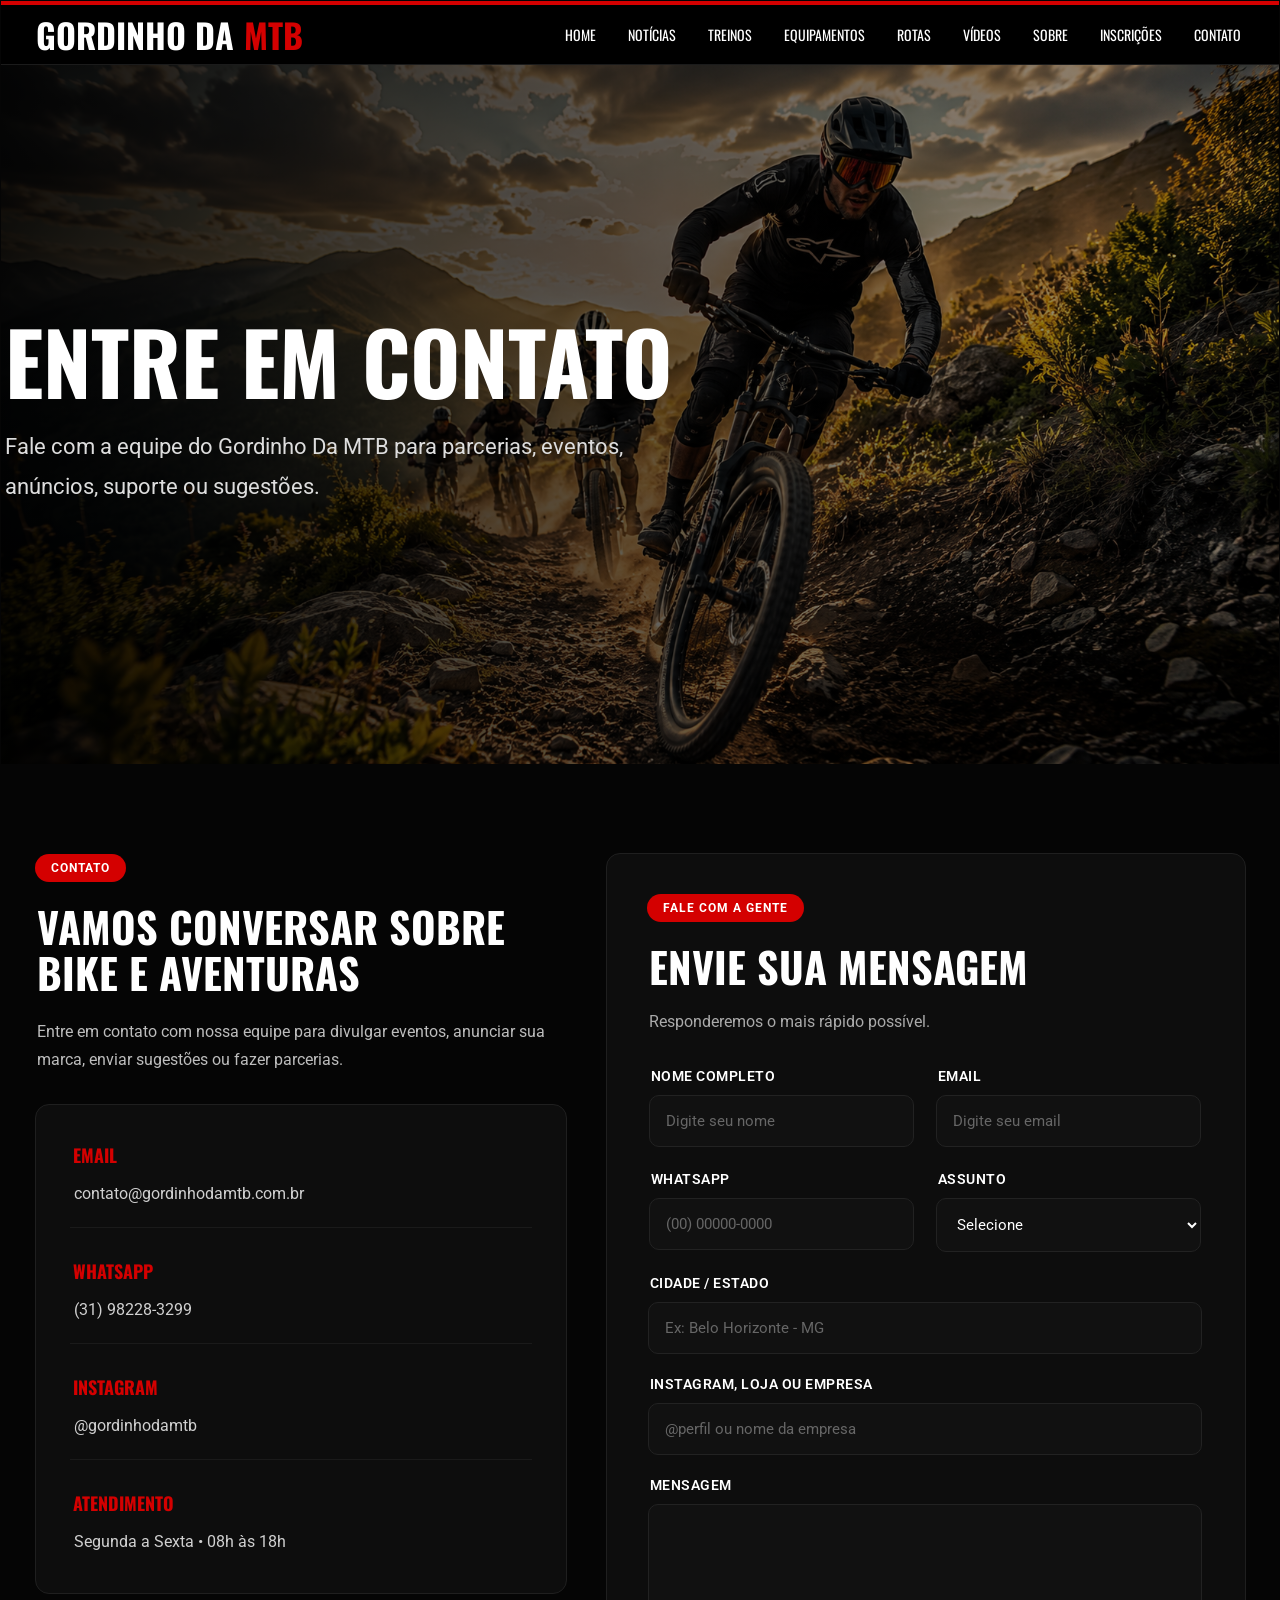
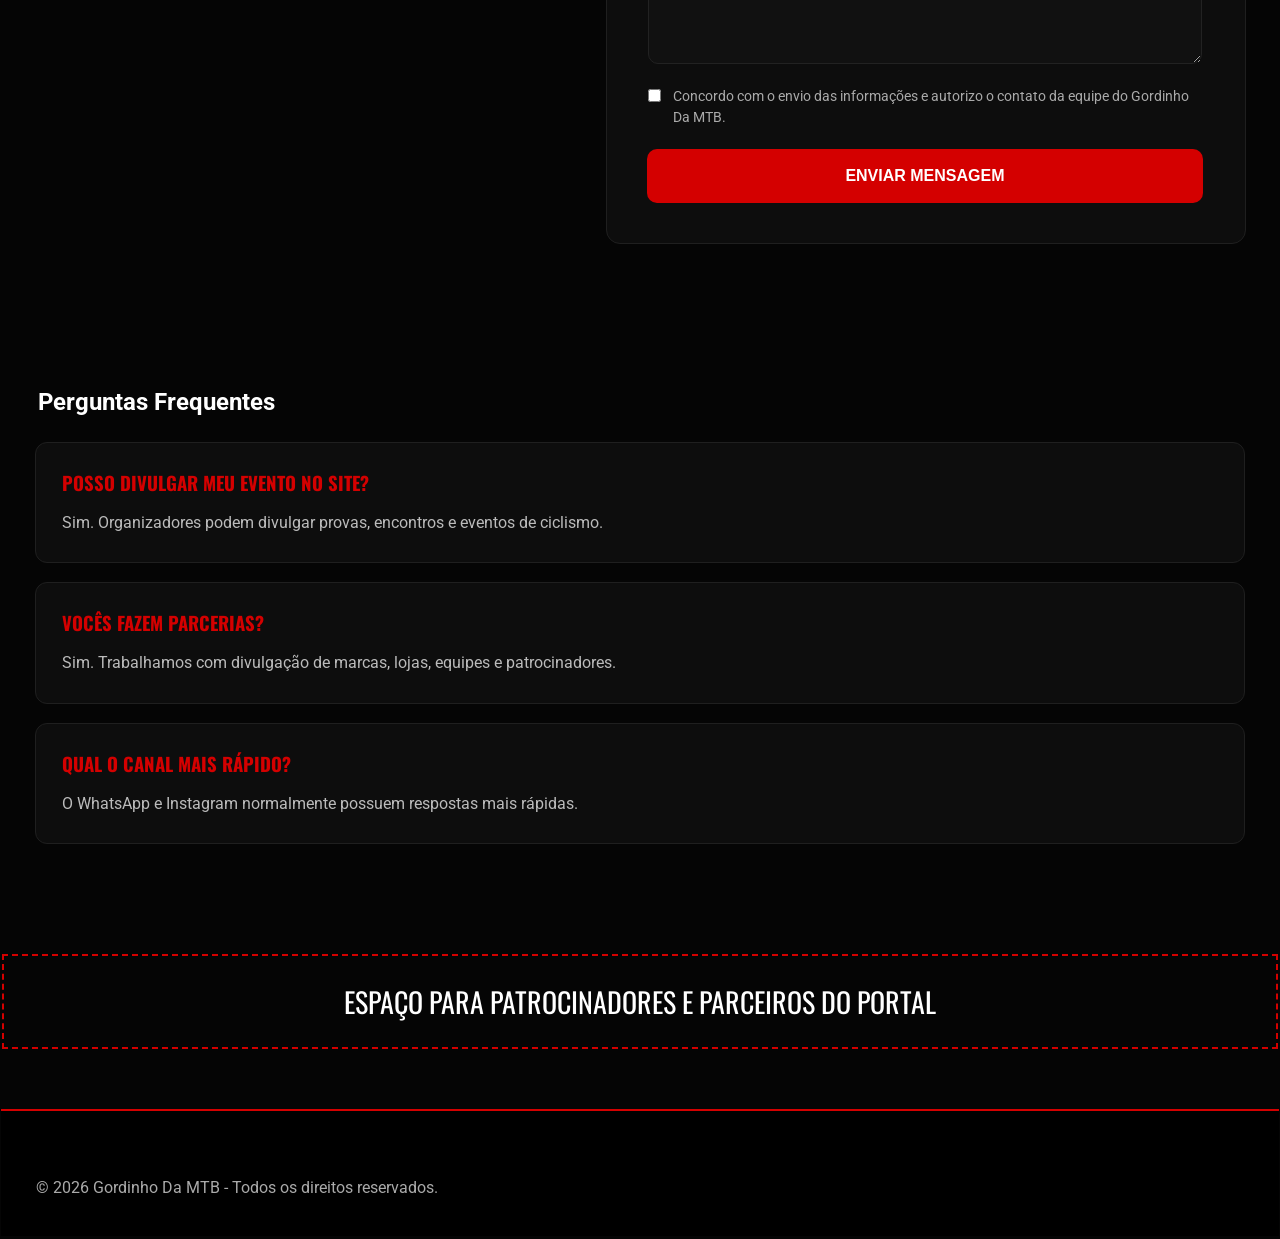
==== contato.html @ 428dad98 "Atualizações" ====
<!DOCTYPE html>
<html lang="pt-BR">
<head>
  <meta charset="UTF-8">
  <meta name="viewport" content="width=device-width, initial-scale=1.0">

  <title>Gordinho Da MTB - Contato</title>

  <link rel="stylesheet" href="styles.css">

  <link rel="preconnect" href="https://fonts.googleapis.com">
  <link rel="preconnect" href="https://fonts.gstatic.com" crossorigin>

  <link href="https://fonts.googleapis.com/css2?family=Oswald:wght@300;400;500;600;700&family=Roboto:wght@300;400;500;700&display=swap" rel="stylesheet">
</head>

<body>

<!-- HEADER -->

<header>

  <div class="container navbar">

    <div class="logo">
      Gordinho Da <span>MTB</span>
    </div>

    <nav>
      <ul>
      <li><a href="index.html">Home</a></li>
      <li><a href="noticias.html">Notícias</a></li>
      <li><a href="treinos.html">Treinos</a></li>
      <li><a href="equipamentos.html">Equipamentos</a></li>
      <li><a href="rotas.html">Rotas</a></li>
      <li><a href="videos.html">Vídeos</a></li>
      <li><a href="sobre.html">Sobre</a></li>
      <li><a href="eventos.html">Inscrições</a></li>
      <li><a href="contato.html">Contato</a></li>
      </ul>
    </nav>

  </div>

</header>

<!-- HERO -->

<section class="hero contato-hero">

  <div class="hero-content">

    <h1>Entre em Contato</h1>

    <p>
      Fale com a equipe do Gordinho Da MTB para parcerias,
      eventos, anúncios, suporte ou sugestões.
    </p>

  </div>

</section>

<!-- CONTATO -->

<section class="container contato-section">

  <div class="contato-grid">

    <!-- INFORMAÇÕES -->

    <div class="contato-info">

      <span class="mini-title">CONTATO</span>

      <h2>Vamos conversar sobre bike e aventuras</h2>

      <p>
        Entre em contato com nossa equipe para divulgar eventos,
        anunciar sua marca, enviar sugestões ou fazer parcerias.
      </p>

      <div class="info-card">

        <div class="info-item">
          <h3>Email</h3>
          <p>contato@gordinhodamtb.com.br</p>
        </div>

        <div class="info-item">
          <h3>WhatsApp</h3>
          <p>(31) 98228-3299</p>
        </div>

        <div class="info-item">
          <h3>Instagram</h3>
          <p>@gordinhodamtb</p>
        </div>

        <div class="info-item">
          <h3>Atendimento</h3>
          <p>Segunda a Sexta • 08h às 18h</p>
        </div>

      </div>

    </div>

    <!-- FORMULÁRIO -->

    <div class="contato-formulario">

      <div class="form-header">

        <span class="mini-title">FALE COM A GENTE</span>

        <h2>Envie sua mensagem</h2>

        <p>
          Responderemos o mais rápido possível.
        </p>

      </div>

      <form class="modern-form">

        <!-- LINHA 1 -->

        <div class="form-row">

          <div class="input-group">
            <label>Nome completo</label>
            <input type="text" placeholder="Digite seu nome" required>
          </div>

          <div class="input-group">
            <label>Email</label>
            <input type="email" placeholder="Digite seu email" required>
          </div>

        </div>

        <!-- LINHA 2 -->

        <div class="form-row">

          <div class="input-group">
            <label>WhatsApp</label>
            <input type="tel" placeholder="(00) 00000-0000">
          </div>

          <div class="input-group">

            <label>Assunto</label>

            <select required>
              <option value="">Selecione</option>
              <option>Parceria</option>
              <option>Publicidade</option>
              <option>Evento</option>
              <option>Suporte</option>
              <option>Sugestão</option>
              <option>Outros</option>
            </select>

          </div>

        </div>

        <!-- CIDADE -->

        <div class="input-group">
          <label>Cidade / Estado</label>
          <input type="text" placeholder="Ex: Belo Horizonte - MG">
        </div>

        <!-- INSTAGRAM -->

        <div class="input-group">
          <label>Instagram, Loja ou Empresa</label>
          <input type="text" placeholder="@perfil ou nome da empresa">
        </div>

        <!-- MENSAGEM -->

        <div class="input-group">

          <label>Mensagem</label>

          <textarea
            rows="7"
            placeholder="Digite sua mensagem aqui..."
            required>
          </textarea>

        </div>

        <!-- CHECKBOX -->

        <div class="checkbox-group">

          <input type="checkbox" required>

          <p>
            Concordo com o envio das informações e autorizo
            o contato da equipe do Gordinho Da MTB.
          </p>

        </div>

        <!-- BOTÃO -->

        <button type="submit" class="btn form-btn">
          Enviar Mensagem
        </button>

      </form>

    </div>

  </div>

</section>

<!-- FAQ -->

<section class="container faq-section">

  <h2 class="section-title">Perguntas Frequentes</h2>

  <div class="faq-item">
    <h3>Posso divulgar meu evento no site?</h3>

    <p>
      Sim. Organizadores podem divulgar provas,
      encontros e eventos de ciclismo.
    </p>
  </div>

  <div class="faq-item">
    <h3>Vocês fazem parcerias?</h3>

    <p>
      Sim. Trabalhamos com divulgação de marcas,
      lojas, equipes e patrocinadores.
    </p>
  </div>

  <div class="faq-item">
    <h3>Qual o canal mais rápido?</h3>

    <p>
      O WhatsApp e Instagram normalmente possuem
      respostas mais rápidas.
    </p>
  </div>

</section>

<!-- BANNER -->

<div class="ad-banner">
  Espaço para patrocinadores e parceiros do portal
</div>

<!-- FOOTER -->

<footer>

  <div class="container">
    <p>© 2026 Gordinho Da MTB - Todos os direitos reservados.</p>
  </div>

</footer>

</body>
</html>
---- styles.css ----
*{
      margin: -1px;
      padding:2px;;
      box-sizing:border-box;
    }

    body{
      background:#050505;
      color:#fff;
      font-family:'Roboto',sans-serif;
    }

    a{
      text-decoration:none;
      color:inherit;
    }

    .container{
      width:95%;
      max-width:1400px;
      margin:auto;
    }

    header{
      background:#000;
      border-top:4px solid #d40000;
      border-bottom:1px solid #1b1b1b;
      position:sticky;
      top:0;
      z-index:100;
      backdrop-filter:blur(10px);
    }

    .navbar{
      display:flex;
      justify-content:space-between;
      align-items:center;
      padding:1px 0;
    }

    .logo{
      font-family:'Oswald',sans-serif;
      font-size:34px;
      font-weight:700;
      text-transform:uppercase;
    }

    .logo span{
      color:#d40000;
    }

    nav ul{
  display:flex;
  gap:28px;
  list-style:none;
}

nav ul li a{
  font-family:'Oswald',sans-serif;
  text-transform:uppercase;
  transition:0.3s;
  font-size:14px;
}

nav ul li a:hover{
  color:#d40000;
}
    

    .hero{
      position:relative;
      height:700px;
      background:url('img/imagem-inicial.png') center/cover;
     display: flex;
     align-items: center;
    }

    .hero::before{
      content:'';
      position:absolute;
      inset:0;
      background:linear-gradient(to right, rgba(0,0,0,0.92), rgba(0,0,0,0.3));
    }

    .hero-content{
      position:relative;
      z-index:2;
      max-width:720px;
    }

    .hero h1{
      font-family:'Oswald',sans-serif;
      font-size:86px;
      line-height:0.90;
      text-transform:uppercase;
      margin-bottom:25px;
    }

    .hero h1 span{
      color:#d40000;
    }

    .hero p{
      font-size:22px;
      color:#ddd;
       max-width:650px;
      line-height:1.8;
    }

    .btn{
      display:inline-block;
      background:#d40000;
      padding:16px 36px;
      font-weight:700;
      border-radius:5px;
      transition:0.3s;
      text-transform:uppercase;
    }

    .btn:hover{
      background:#ff1a1a;
      transform:translateY(-2px);
    }

    .ad-banner{
      border:2px dashed #d40000;
      color:#fff;
      text-align:center;
      padding:25px;
      margin:30px auto;
      font-family:'Oswald',sans-serif;
      font-size:28px;
      text-transform:uppercase;
    }

    .section-title{
      display:flex;
      justify-content:space-between;
      align-items:center;
      margin:50px 0 25px;
    }

    .section-title h2{
      font-family:'Oswald',sans-serif;
      font-size:42px;
      text-transform:uppercase;
    }

    .section-title h2 span{
      color:#d40000;
    }

    .section-title a{
      color:#d40000;
      font-weight:bold;
    }

    .grid-news{
      display:grid;
      grid-template-columns:repeat(auto-fit,minmax(320px,1fr));
      gap:25px;
    }

    .card{
      background:#0d0d0d;
      border:1px solid #1d1d1d;
      overflow:hidden;
      transition:0.3s;
    }

   .card:hover .card-content{
  transform:translateY(-8px) scale(1.02);
  transition:0.3s;
}

.card:hover{
  border-color:#ff0000;
  box-shadow:0 0 25px rgba(255,0,0,0.4);
}
    .card img{
      width:100%;
      height:220px;
      object-fit:cover;
    }

    .card-content{
      padding:22px;
    }

    .card-link{
  text-decoration:none;
  color:white;
  display:block;
}

.card-link:hover .card{
  transform:translateY(-8px) scale(1.02);
  border-color:#ff0000;
  box-shadow:0 0 25px rgba(255,0,0,0.4);
}

    .tag{
      display:inline-block;
      background:#d40000;
      padding:6px 12px;
      font-size:12px;
      font-weight:bold;
      margin-bottom:15px;
      text-transform:uppercase;
    }

    .card h3{
      font-size:24px;
      margin-bottom:12px;
      line-height:1.3;
    }

    .card p{
      color:#aaa;
      line-height:1.6;
    }

    .videos{
      display:grid;
      grid-template-columns:2fr 1fr;
      gap:30px;
      margin-top:50px;
    }

    .video-grid{
      display:grid;
      grid-template-columns:repeat(auto-fit,minmax(250px,1fr));
      gap:20px;
    }

    .video-card{
      position:relative;
      overflow:hidden;
    }

    .video-card img{
      width:100%;
      height:180px;
      object-fit:cover;
      border-radius:8px;
    }

    .play{
      position:absolute;
      top:50%;
      left:50%;
      transform:translate(-50%,-50%);
      width:70px;
      height:70px;
      background:rgba(212,0,0,0.9);
      border-radius:50%;
      display:flex;
      align-items:center;
      justify-content:center;
      font-size:28px;
    }

    .tips{
      background:#0c0c0c;
      border:1px solid #1f1f1f;
      padding:30px;
      border-radius:10px;
    }

    .tips h3{
      font-family:'Oswald',sans-serif;
      font-size:34px;
      margin-bottom:20px;
    }

    .tips h3 span{
      color:#d40000;
    }

    .tips ul{
      list-style:none;
      display:flex;
      flex-direction:column;
      gap:18px;
    }

    .tips li{
      border-bottom:1px solid #1c1c1c;
      padding-bottom:10px;
      color:#ddd;
    }

    .routes{
      display:grid;
      grid-template-columns:repeat(auto-fit,minmax(280px,1fr));
      gap:20px;
      margin-top:30px;
    }

    .route-card{
      position:relative;
      overflow:hidden;
      border-radius:8px;
    }

    .route-card img{
      width:100%;
      height:240px;
      object-fit:cover;
      transition:0.5s;
    }

    .route-card:hover img{
      transform:scale(1.1);
    }

    .route-overlay{
      position:absolute;
      inset:0;
      background:linear-gradient(to top, rgba(0,0,0,0.95), transparent);
      display:flex;
      flex-direction:column;
      justify-content:flex-end;
      padding:20px;
    }

    .route-overlay h4{
      font-size:24px;
      margin-bottom:8px;
    }

    footer{
      background:#000;
      margin-top:60px;
      padding:60px 0 30px;
      border-top:2px solid #d40000;
    }

    .footer-grid{
      display:grid;
      grid-template-columns:repeat(auto-fit,minmax(250px,1fr));
      gap:30px;
      margin-bottom:40px;
    }

    footer h3{
      font-family:'Oswald',sans-serif;
      margin-bottom:20px;
      font-size:28px;
    }

    footer p,
    footer li{
      color:#aaa;
      line-height:1.8;
      list-style:none;
    }

    .newsletter input{
      width:100%;
      padding:14px;
      background:#111;
      border:1px solid #333;
      color:#fff;
      margin-bottom:15px;
    }

    .newsletter button{
      width:100%;
      padding:14px;
      border:none;
      background:#d40000;
      color:#fff;
      font-weight:bold;
      cursor:pointer;
    }

    .copyright{
      text-align:center;
      color:#666;
      border-top:1px solid #1b1b1b;
      padding-top:25px;
    }

    @media(max-width:900px){
      .hero h1{
        font-size:58px;
      }

      .videos{
        grid-template-columns:1fr;
      }

      nav{
        display:none;
      }
    }

    @media(max-width:600px){
      .hero{
        height:550px;
      }

      .hero h1{
        font-size:44px;
      }

      .hero p{
        font-size:16px;
      }

      .section-title h2{
        font-size:30px;
      }
    }
 
   /* =========================
   CONTATO DARK MTB
========================= */

.contato-section{
  padding:90px 0;
}

.contato-grid{
  display:grid;
  grid-template-columns:1fr 1.2fr;
  gap:40px;
  align-items:start;
}

/* MINI TITULO */

.mini-title{
  display:inline-block;
  background:#d40000;
  color:#fff;
  padding:7px 16px;
  border-radius:50px;
  font-size:12px;
  font-weight:700;
  margin-bottom:20px;
  letter-spacing:1px;
  text-transform:uppercase;
}

/* TITULOS */

.contato-info h2,
.contato-formulario h2{
  font-size:42px;
  margin-bottom:20px;
  font-family:'Oswald', sans-serif;
  text-transform:uppercase;
  line-height:1.1;
}

.contato-info p{
  color:#bdbdbd;
  margin-bottom:30px;
  line-height:1.7;
}

/* CARD INFO */

.info-card{
  background:#0d0d0d;
  border:1px solid #1f1f1f;
  padding:35px;
  border-radius:14px;
}

.info-item{
  margin-bottom:28px;
  border-bottom:1px solid #1a1a1a;
  padding-bottom:18px;
}

.info-item:last-child{
  margin-bottom:0;
  border-bottom:none;
  padding-bottom:0;
}

.info-item h3{
  margin-bottom:8px;
  color:#d40000;
  font-size:18px;
  font-family:'Oswald', sans-serif;
  text-transform:uppercase;
}

.info-item p{
  color:#d0d0d0;
  margin:0;
}

/* FORMULÁRIO */

.contato-formulario{
  background:#0d0d0d;
  border:1px solid #1f1f1f;
  padding:40px;
  border-radius:14px;
}

.form-header{
  margin-bottom:30px;
}

.form-header p{
  color:#aaa;
}

/* FORM */

.modern-form{
  display:flex;
  flex-direction:column;
  gap:20px;
}

.form-row{
  display:grid;
  grid-template-columns:1fr 1fr;
  gap:20px;
}

.input-group{
  display:flex;
  flex-direction:column;
}

.input-group label{
  margin-bottom:10px;
  font-weight:600;
  color:#fff;
  text-transform:uppercase;
  font-size:14px;
  letter-spacing:0.5px;
}

/* INPUTS */

.input-group input,
.input-group select,
.input-group textarea{
  width:100%;
  background:#111;
  border:1px solid #222;
  color:#fff;
  padding:16px;
  border-radius:10px;
  font-size:15px;
  transition:0.3s;
  font-family:'Roboto', sans-serif;
}

/* PLACEHOLDER */

.input-group input::placeholder,
.input-group textarea::placeholder{
  color:#666;
}

/* FOCUS */

.input-group input:focus,
.input-group select:focus,
.input-group textarea:focus{
  outline:none;
  border-color:#d40000;
  box-shadow:0 0 0 4px rgba(212,0,0,0.15);
}

/* TEXTAREA */

textarea{
  resize:vertical;
  min-height:160px;
}

/* CHECKBOX */

.checkbox-group{
  display:flex;
  gap:12px;
  align-items:flex-start;
}

.checkbox-group input{
  margin-top:4px;
  accent-color:#d40000;
}

.checkbox-group p{
  font-size:14px;
  color:#aaa;
  line-height:1.5;
}

/* BOTÃO */

.form-btn{
  width:100%;
  padding:18px;
  border:none;
  background:#d40000;
  color:#fff;
  font-weight:700;
  font-size:16px;
  text-transform:uppercase;
  border-radius:10px;
  cursor:pointer;
  transition:0.3s;
}

.form-btn:hover{
  background:#ff1a1a;
  transform:translateY(-2px);
  box-shadow:0 0 20px rgba(212,0,0,0.35);
}

/* FAQ */

.faq-section{
  padding-bottom:60px;
}

.faq-item{
  background:#0d0d0d;
  border:1px solid #1f1f1f;
  padding:25px;
  border-radius:12px;
  margin-bottom:20px;
}

.faq-item h3{
  color:#d40000;
  margin-bottom:10px;
  font-family:'Oswald', sans-serif;
  text-transform:uppercase;
}

.faq-item p{
  color:#bbb;
  line-height:1.7;
}

/* RESPONSIVO */

@media(max-width:900px){

  .contato-grid{
    grid-template-columns:1fr;
  }

  .form-row{
    grid-template-columns:1fr;
  }

  .contato-info h2,
  .contato-formulario h2{
    font-size:34px;
  }

}

/* ===== MENU HAMBÚRGUER ===== */

.menu-toggle{
  display:none;
  flex-direction:column;
  gap:5px;
  cursor:pointer;
  z-index:2000;
}

.menu-toggle span{
  width:28px;
  height:3px;
  background:#fff;
  transition:0.3s;
  border-radius:2px;
}

/* NAV MOBILE */
@media(max-width:900px){

  .menu-toggle{
    display:flex;
  }

  nav{
    position:fixed;
    top:0;
    right:-100%;
    width:75%;
    height:100vh;
    background:#000;
    flex-direction:column;
    padding-top:90px;
    transition:0.4s ease;
    z-index:1500;
    border-left:2px solid #d40000;
  }


  nav ul{
    flex-direction:column;
    gap:20px;
    padding-left:30px;
  }

  nav ul li a{
    font-size:18px;
  }

  nav.active{
    right:0;
  }

  /* overlay */
  .overlay{
    position:fixed;
    inset:0;
    background:rgba(0,0,0,0.6);
    opacity:0;
    visibility:hidden;
    transition:0.3s;
    z-index:1400;
  }

  .overlay.active{
    opacity:1;
    visibility:visible;
  }

}

/* ANIMAÇÃO X (hambúrguer vira X) */
.menu-toggle.active span:nth-child(1){
  transform:rotate(45deg) translate(5px,5px);
}

.menu-toggle.active span:nth-child(2){
  opacity:0;
}

.menu-toggle.active span:nth-child(3){
  transform:rotate(-45deg) translate(6px,-6px);
}
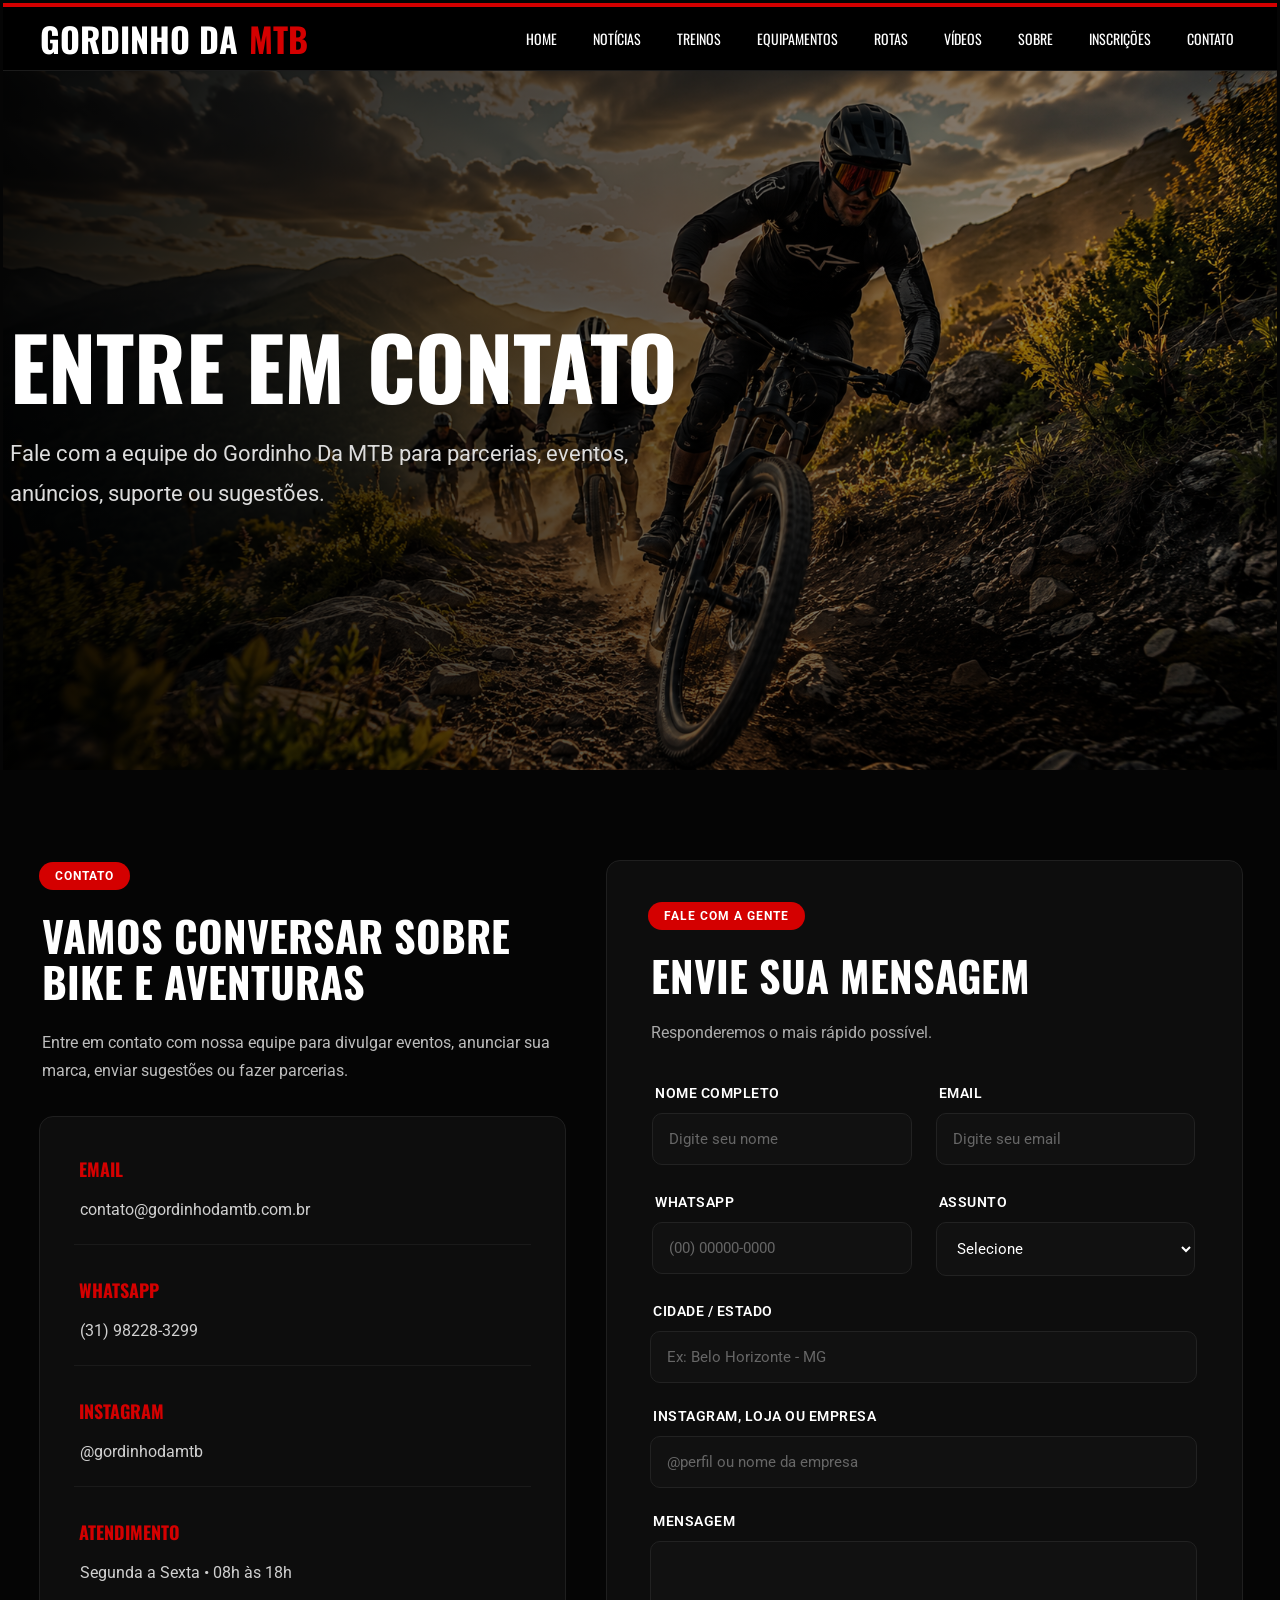
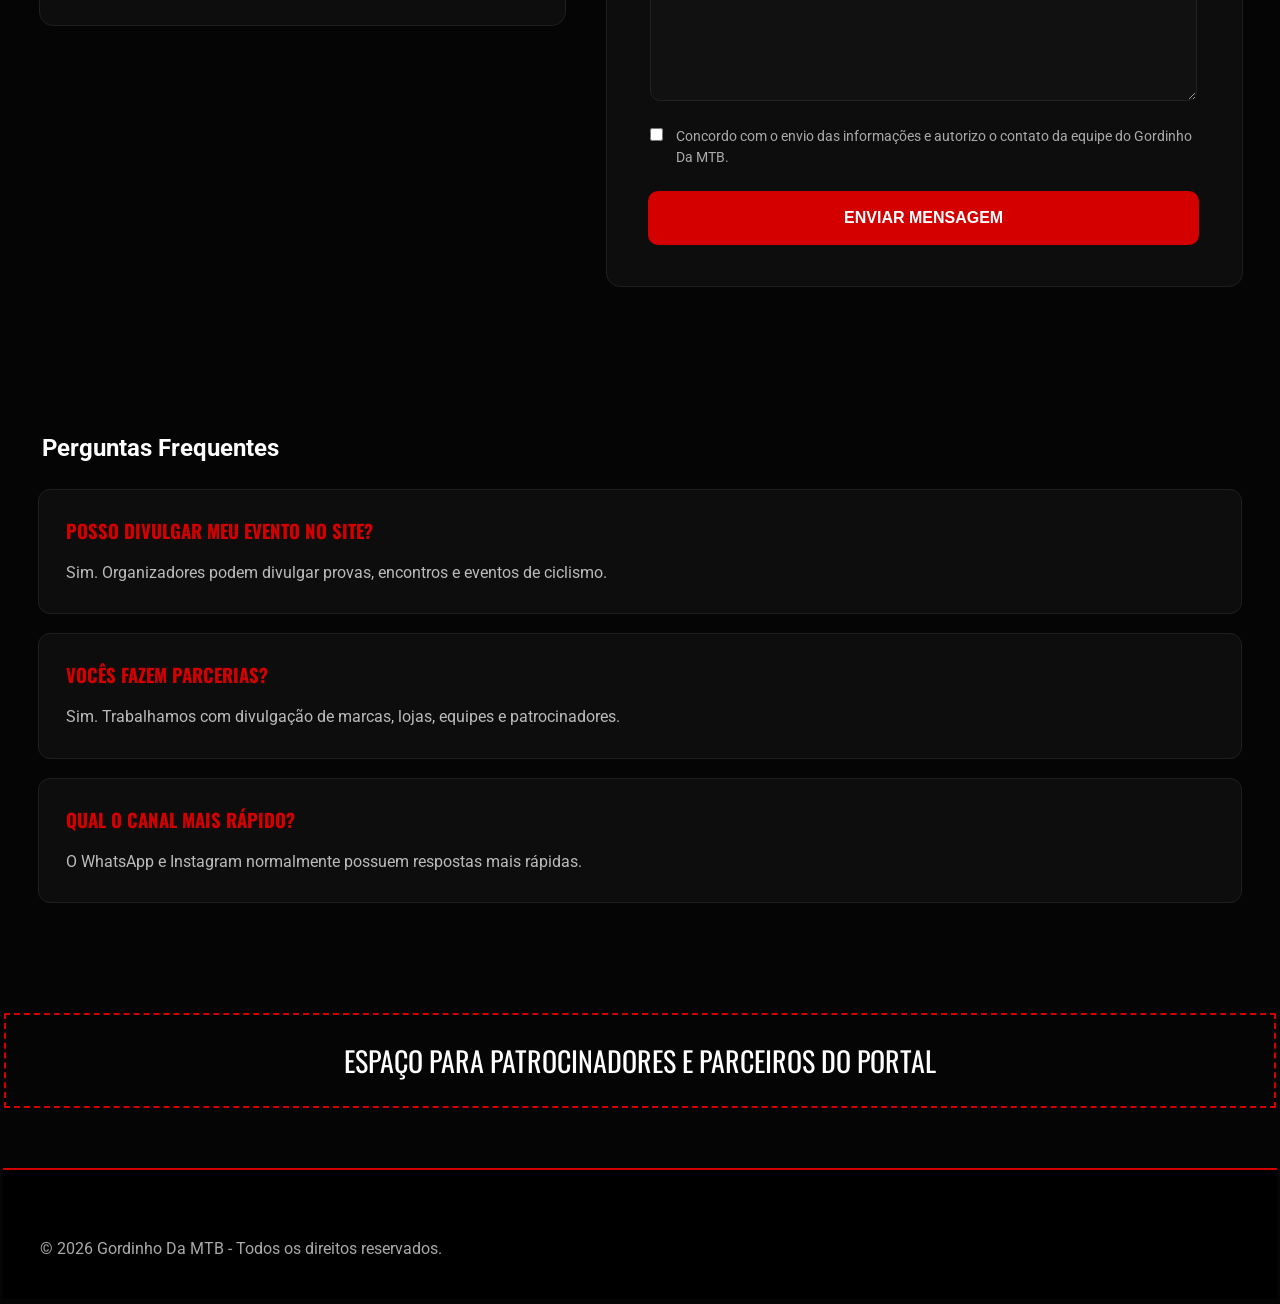
==== commit d64901c4: "target" ====
--- a/contato.html
+++ b/contato.html
@@ -28,15 +28,16 @@
 
     <nav>
       <ul>
-      <li><a href="index.html">Home</a></li>
-      <li><a href="noticias.html">Notícias</a></li>
-      <li><a href="treinos.html">Treinos</a></li>
-      <li><a href="equipamentos.html">Equipamentos</a></li>
-      <li><a href="rotas.html">Rotas</a></li>
-      <li><a href="videos.html">Vídeos</a></li>
-      <li><a href="sobre.html">Sobre</a></li>
-      <li><a href="eventos.html">Inscrições</a></li>
-      <li><a href="contato.html">Contato</a></li>
+      <li><a href="index.html" target="_blank">Home</a></li>
+      <li><a href="noticias.html" target="_blank">Notícias</a></li>
+      <li><a href="treinos.html" target="_blank">Treinos</a></li>
+      <li><a href="equipamentos.html" target="_blank">Equipamentos</a></li>
+      <li><a href="rotas.html" target="_blank">Rotas</a></li>
+      <li><a href="videos.html" target="_blank">Vídeos</a></li>
+      <li><a href="sobre.html" target="_blank">Sobre</a></li>
+      <li><a href="eventos.html" target="_blank">Inscrições</a></li>
+      <li><a href="contato.html" target="_blank">Contato</a></li>
+    </ul>
       </ul>
     </nav>
 
--- a/styles.css
+++ b/styles.css
@@ -1,6 +1,6 @@
  *{
       margin: -1px;
-      padding:2px;;
+      padding:3px;;
       box-sizing:border-box;
     }
 
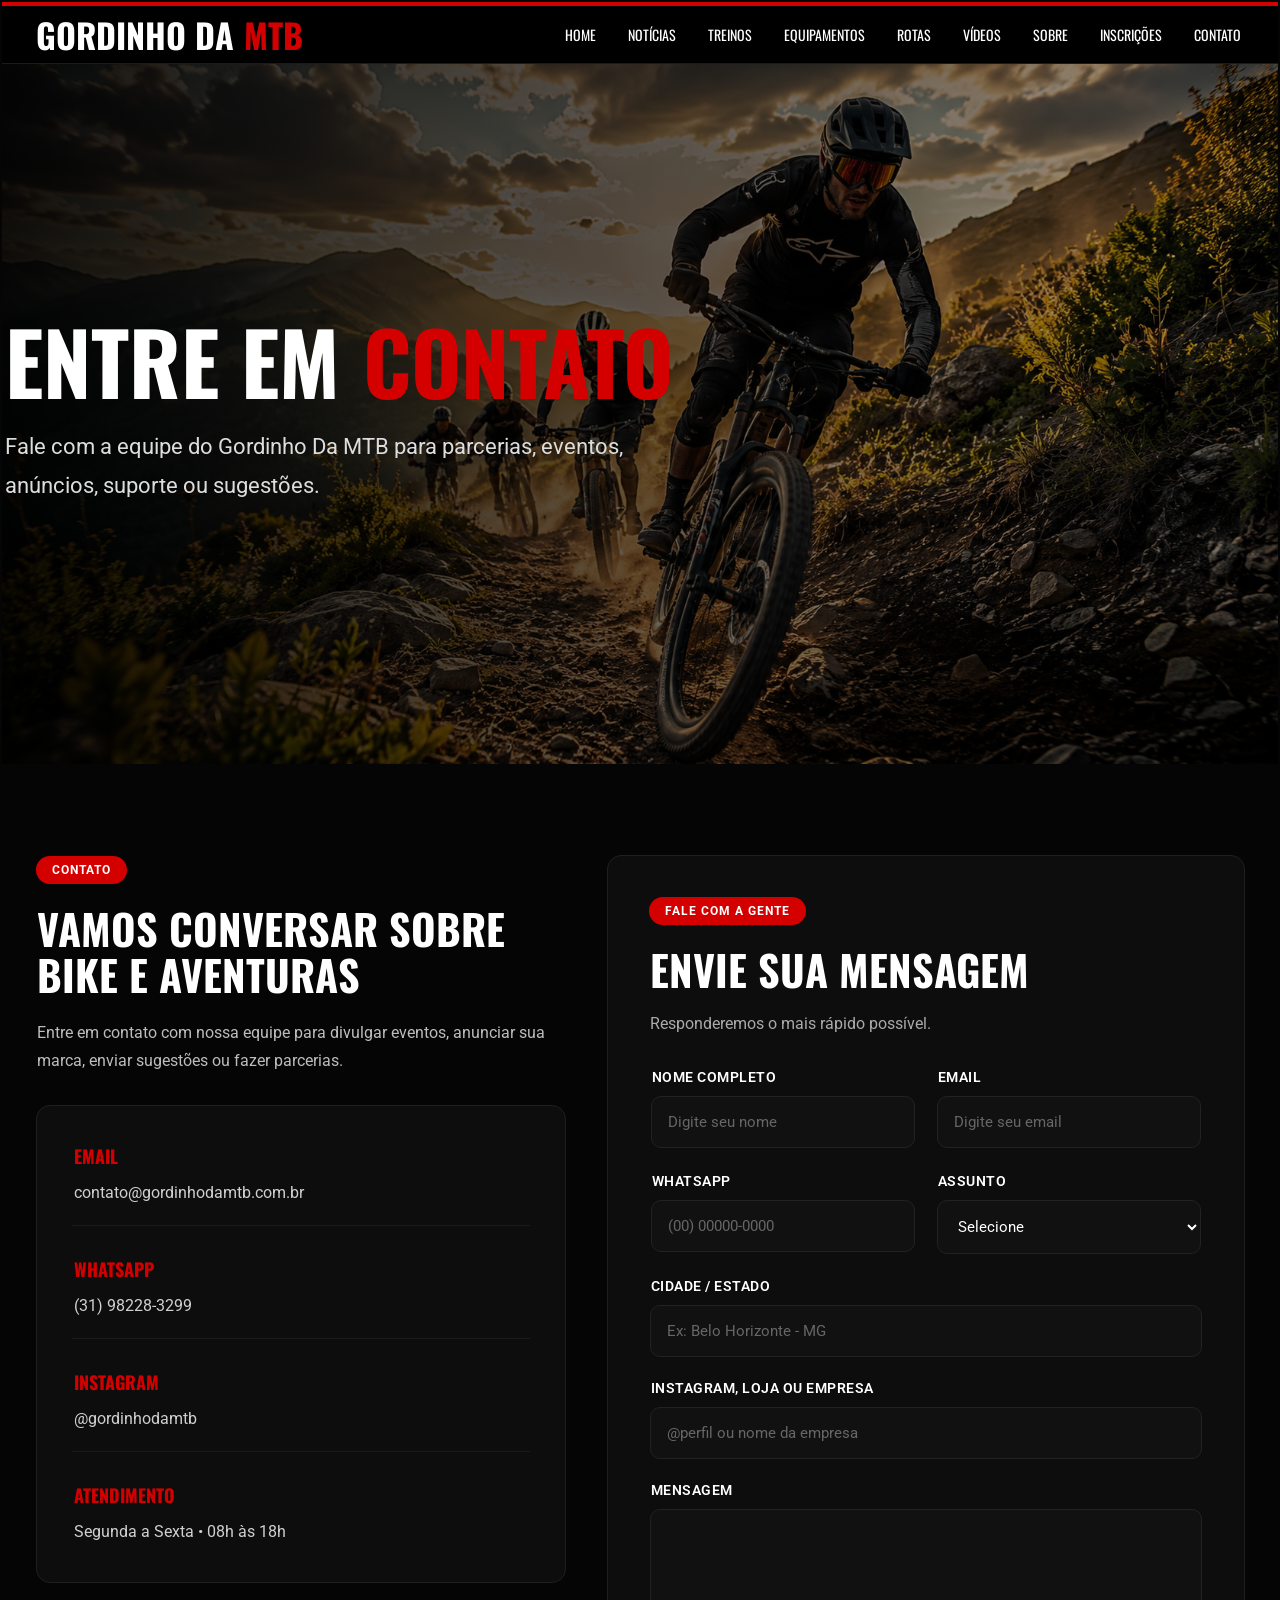
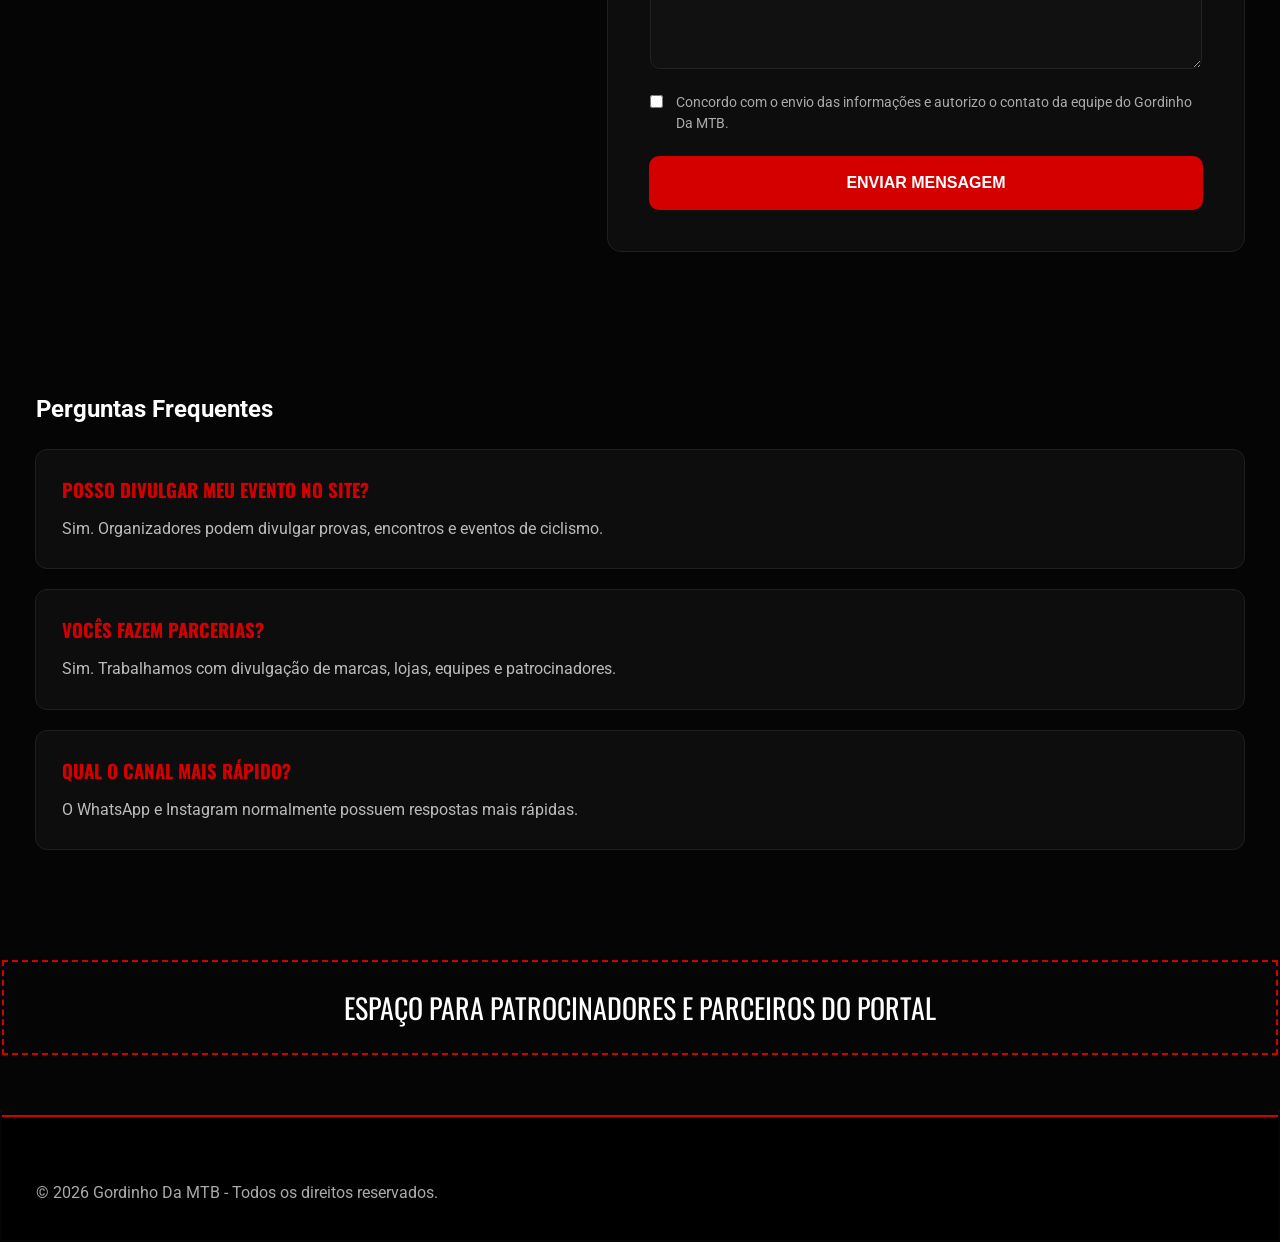
==== commit 7f9d0f7f: "Mudança de layout" ====
--- a/contato.html
+++ b/contato.html
@@ -51,7 +51,7 @@
 
   <div class="hero-content">
 
-    <h1>Entre em Contato</h1>
+    <h1>Entre em <span>Contato</span></h1>
 
     <p>
       Fale com a equipe do Gordinho Da MTB para parcerias,
--- a/styles.css
+++ b/styles.css
@@ -1,6 +1,6 @@
  *{
-      margin: -1px;
-      padding:3px;;
+      margin: 0px;
+      padding:1px;;
       box-sizing:border-box;
     }
 
@@ -22,14 +22,13 @@
     }
 
     header{
-      background:#000;
-      border-top:4px solid #d40000;
-      border-bottom:1px solid #1b1b1b;
-      position:sticky;
-      top:0;
-      z-index:100;
-      backdrop-filter:blur(10px);
-    }
+  background:#000;
+  border-top:4px solid #d40000;
+  border-bottom:1px solid #1b1b1b;
+  position:sticky;
+  top:0;
+  z-index:1000;
+}
 
     .navbar{
       display:flex;
@@ -106,6 +105,8 @@
        max-width:650px;
       line-height:1.8;
     }
+
+
 
     .btn{
       display:inline-block;
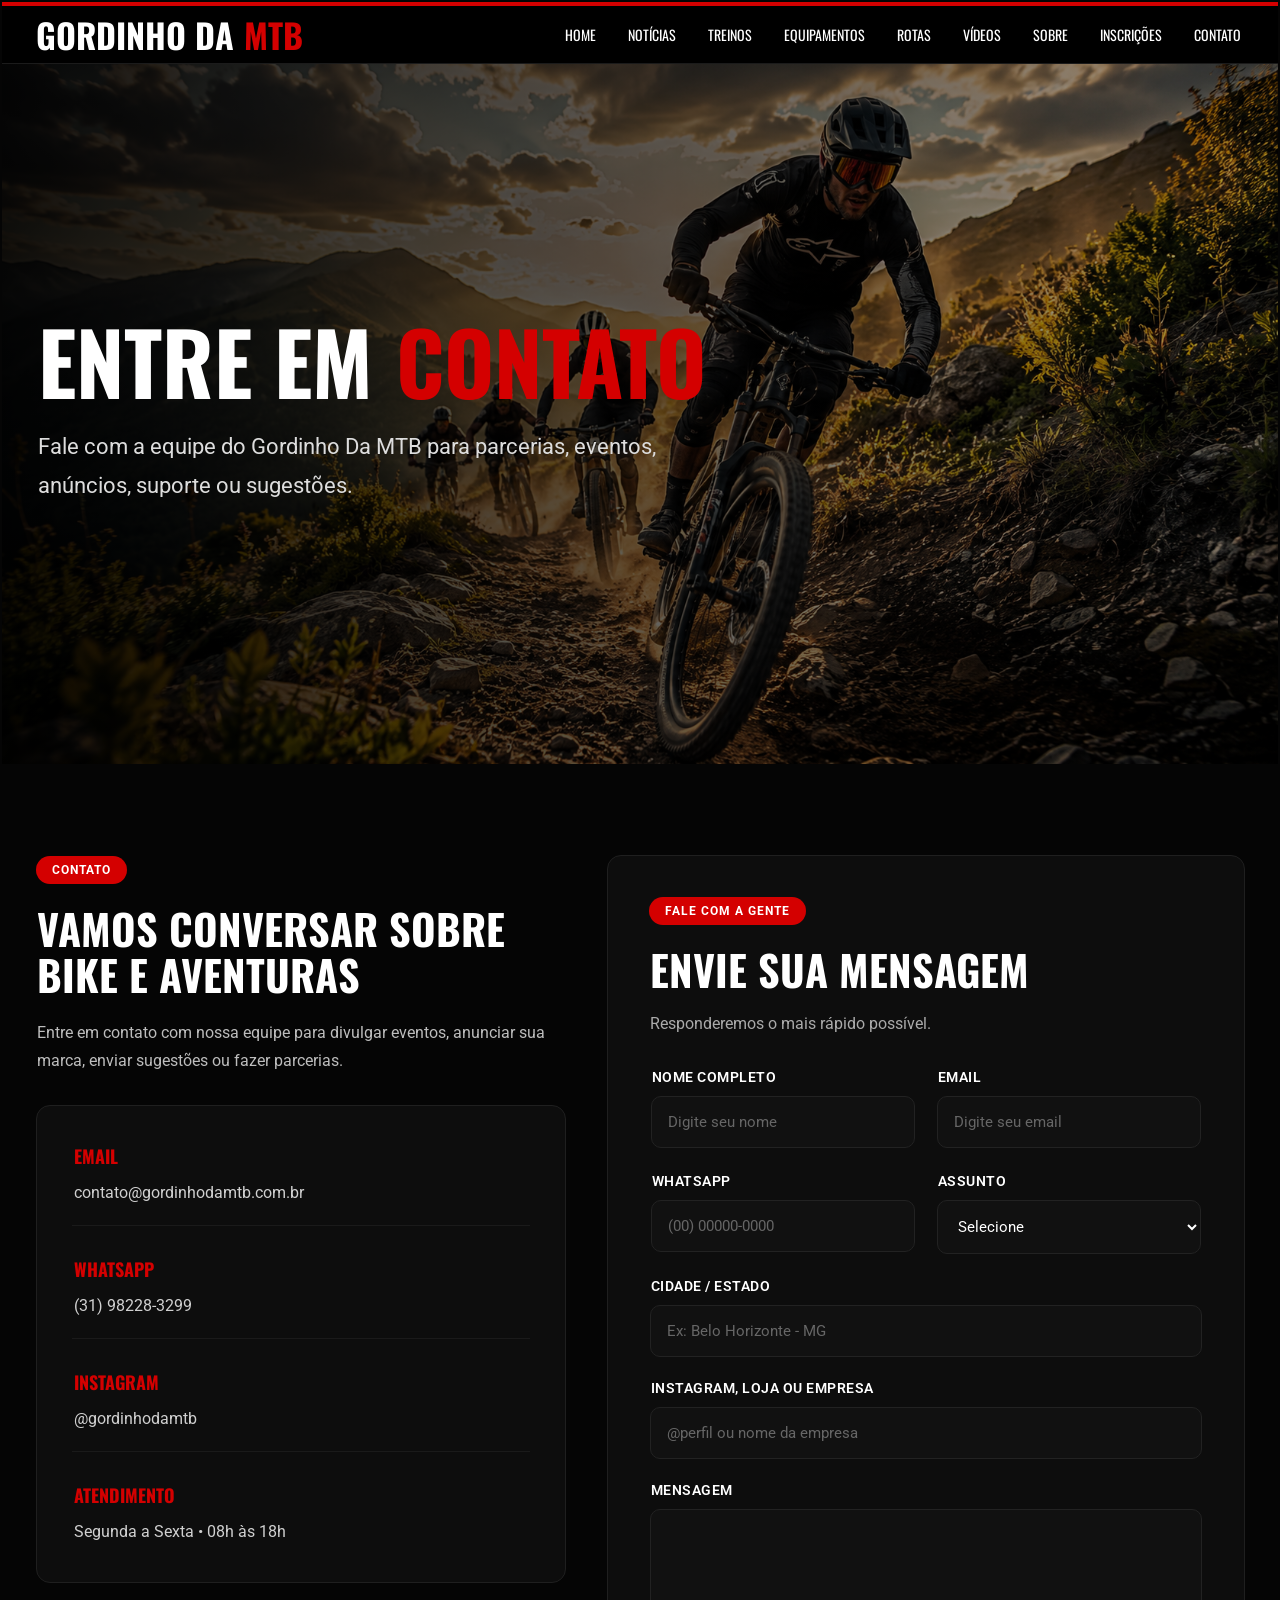
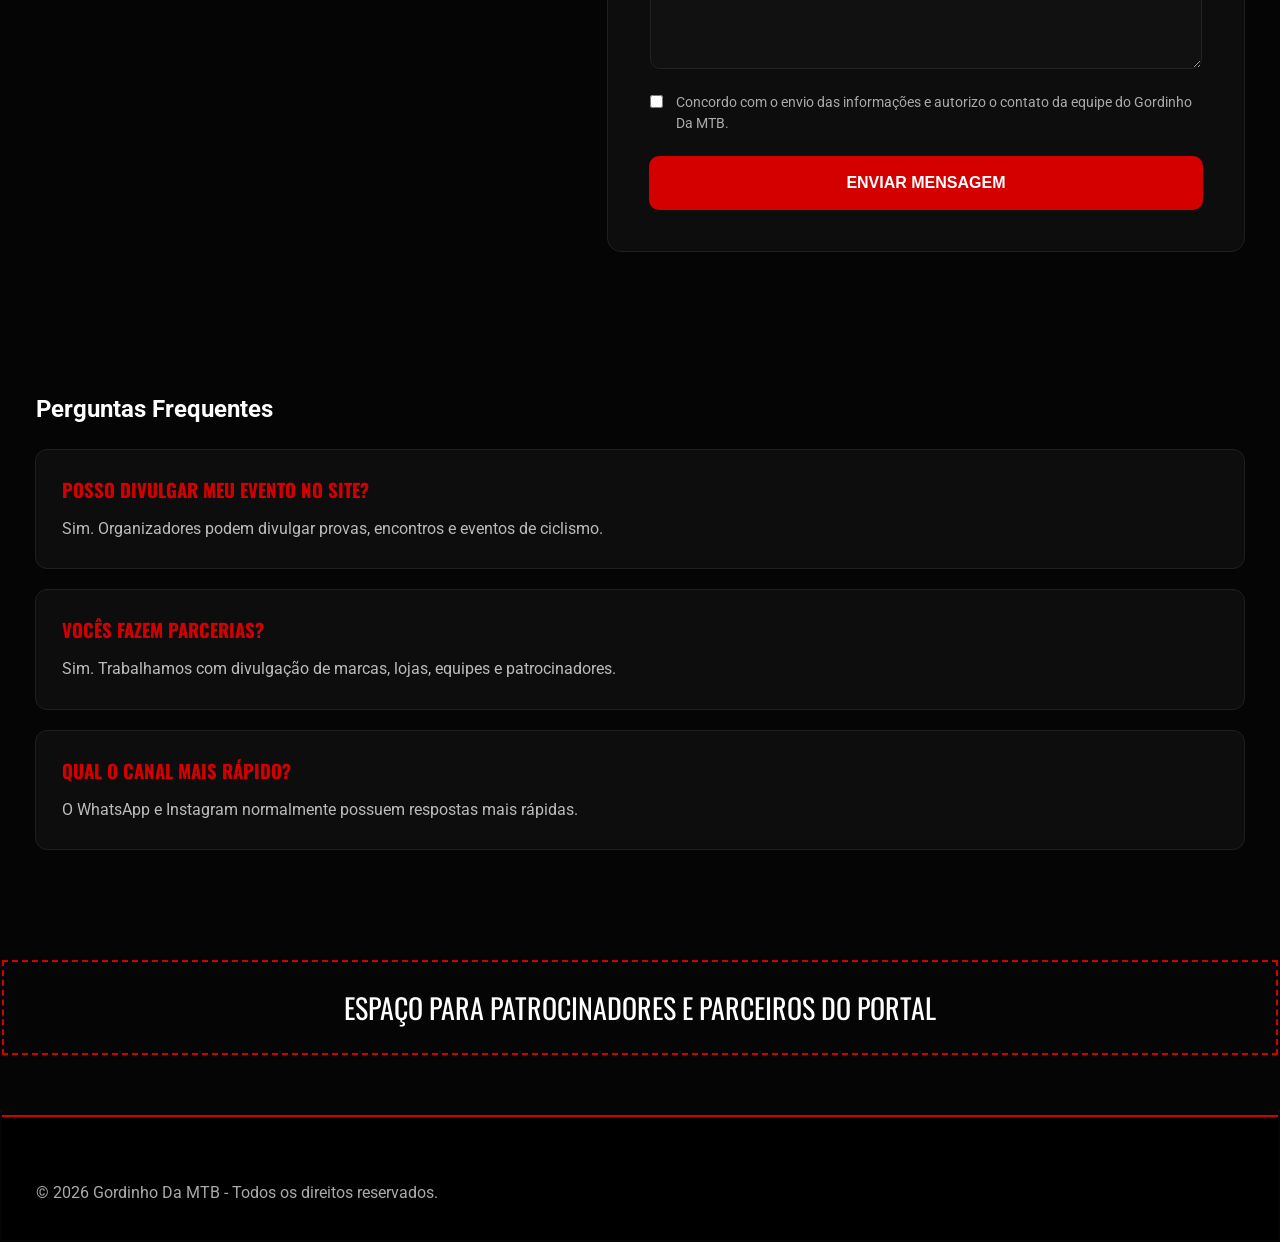
==== commit e7251b4e: "Atualização de layout" ====
--- a/contato.html
+++ b/contato.html
@@ -46,10 +46,9 @@
 </header>
 
 <!-- HERO -->
-
-<section class="hero contato-hero">
-
-  <div class="hero-content">
+<section class="hero">
+  <div class="container">
+    <div class="hero-content">
 
     <h1>Entre em <span>Contato</span></h1>
 
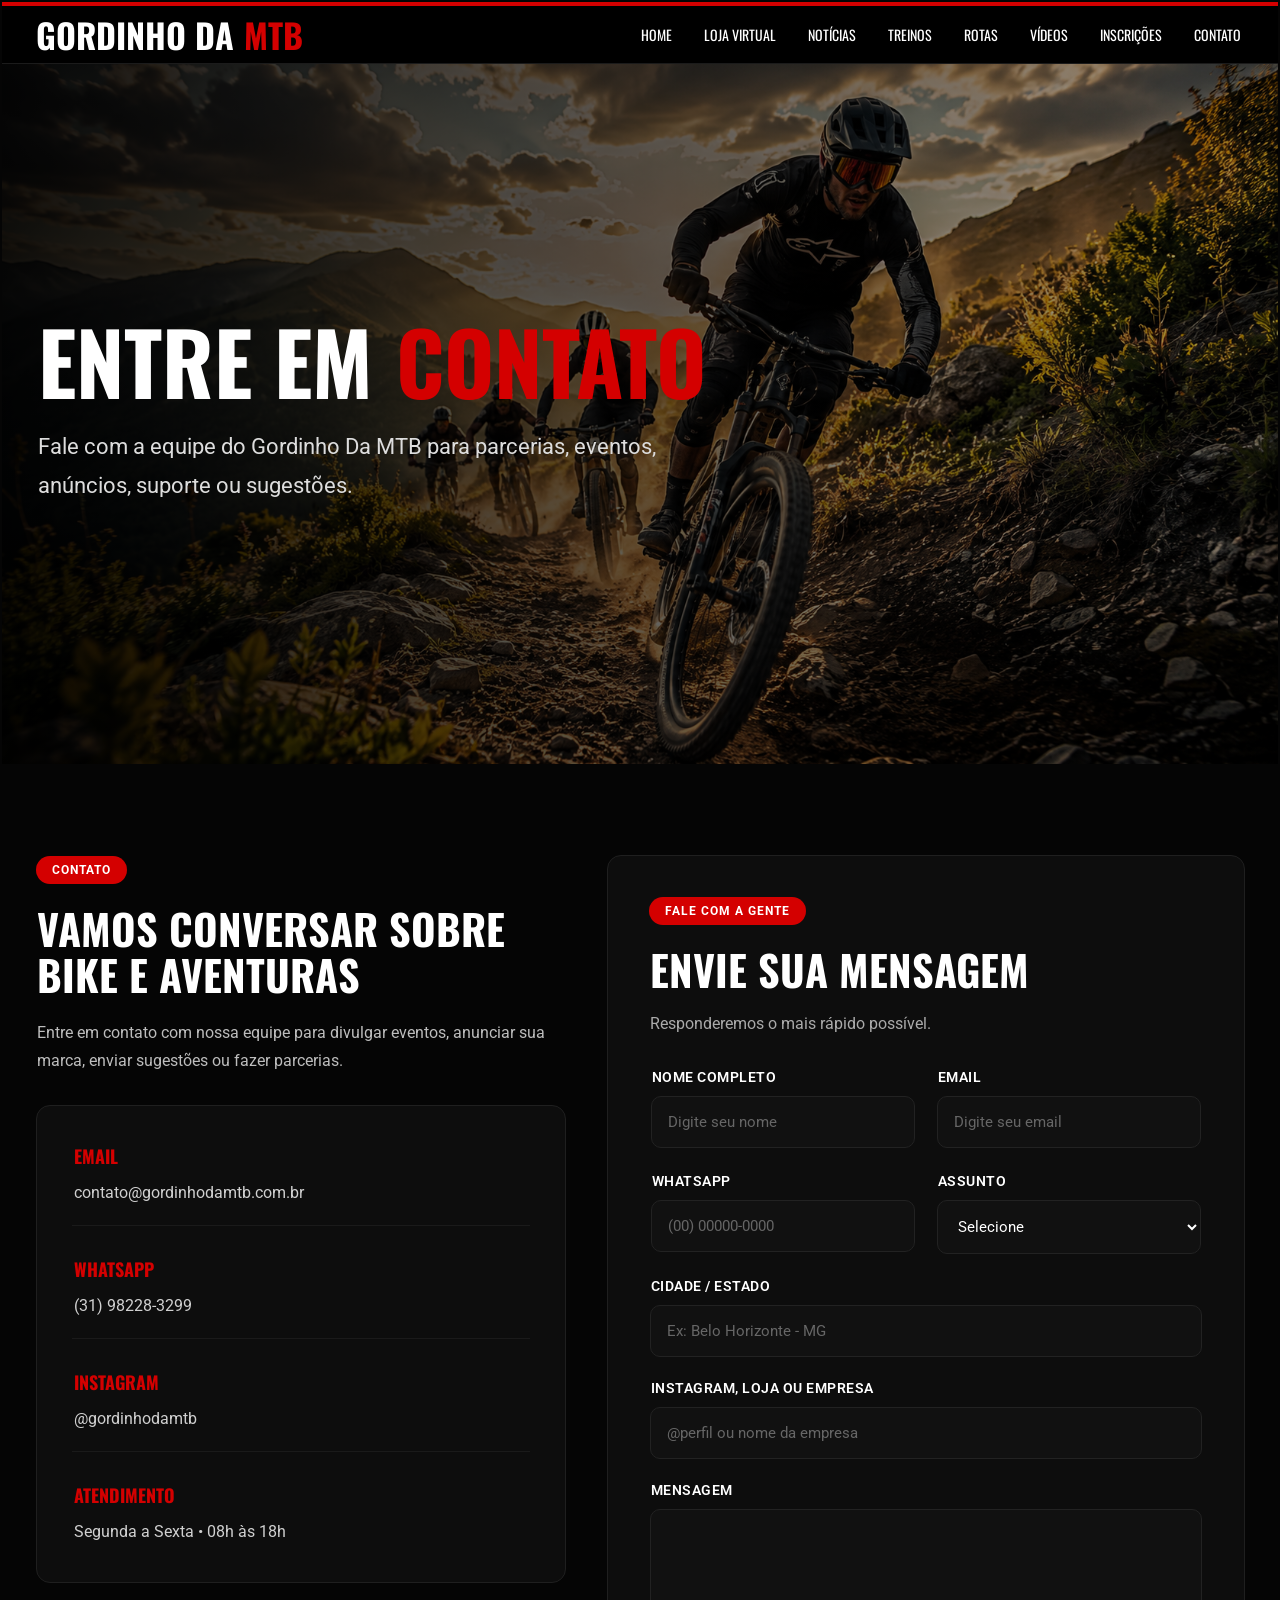
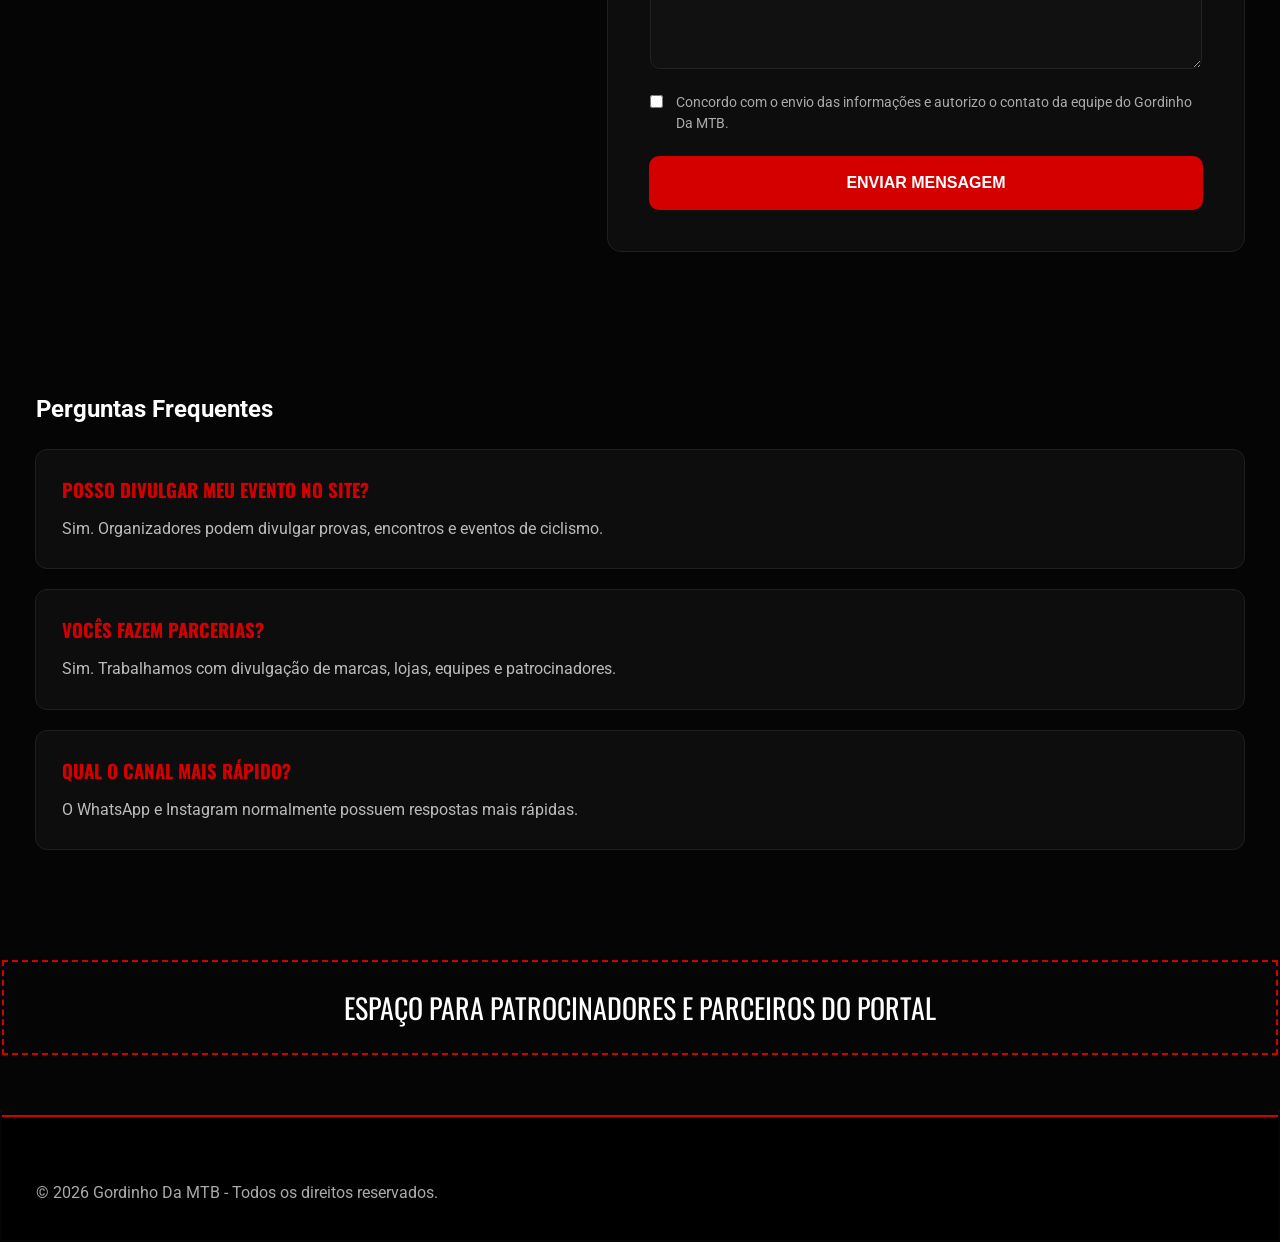
==== commit b7e3ddca: "Atualização de descrição de menu" ====
--- a/contato.html
+++ b/contato.html
@@ -29,12 +29,11 @@
     <nav>
       <ul>
       <li><a href="index.html" target="_blank">Home</a></li>
+      <li><a href="loja.html" target="_blank">Loja Virtual</a></li>
       <li><a href="noticias.html" target="_blank">Notícias</a></li>
       <li><a href="treinos.html" target="_blank">Treinos</a></li>
-      <li><a href="equipamentos.html" target="_blank">Equipamentos</a></li>
       <li><a href="rotas.html" target="_blank">Rotas</a></li>
       <li><a href="videos.html" target="_blank">Vídeos</a></li>
-      <li><a href="sobre.html" target="_blank">Sobre</a></li>
       <li><a href="eventos.html" target="_blank">Inscrições</a></li>
       <li><a href="contato.html" target="_blank">Contato</a></li>
     </ul>
@@ -155,11 +154,11 @@
 
             <select required>
               <option value="">Selecione</option>
-              <option>Parceria</option>
-              <option>Publicidade</option>
-              <option>Evento</option>
+              <option>Parcerias</option>
+              <option>Publicidades</option>
+              <option>Eventos</option>
               <option>Suporte</option>
-              <option>Sugestão</option>
+              <option>Sugestões</option>
               <option>Outros</option>
             </select>
 
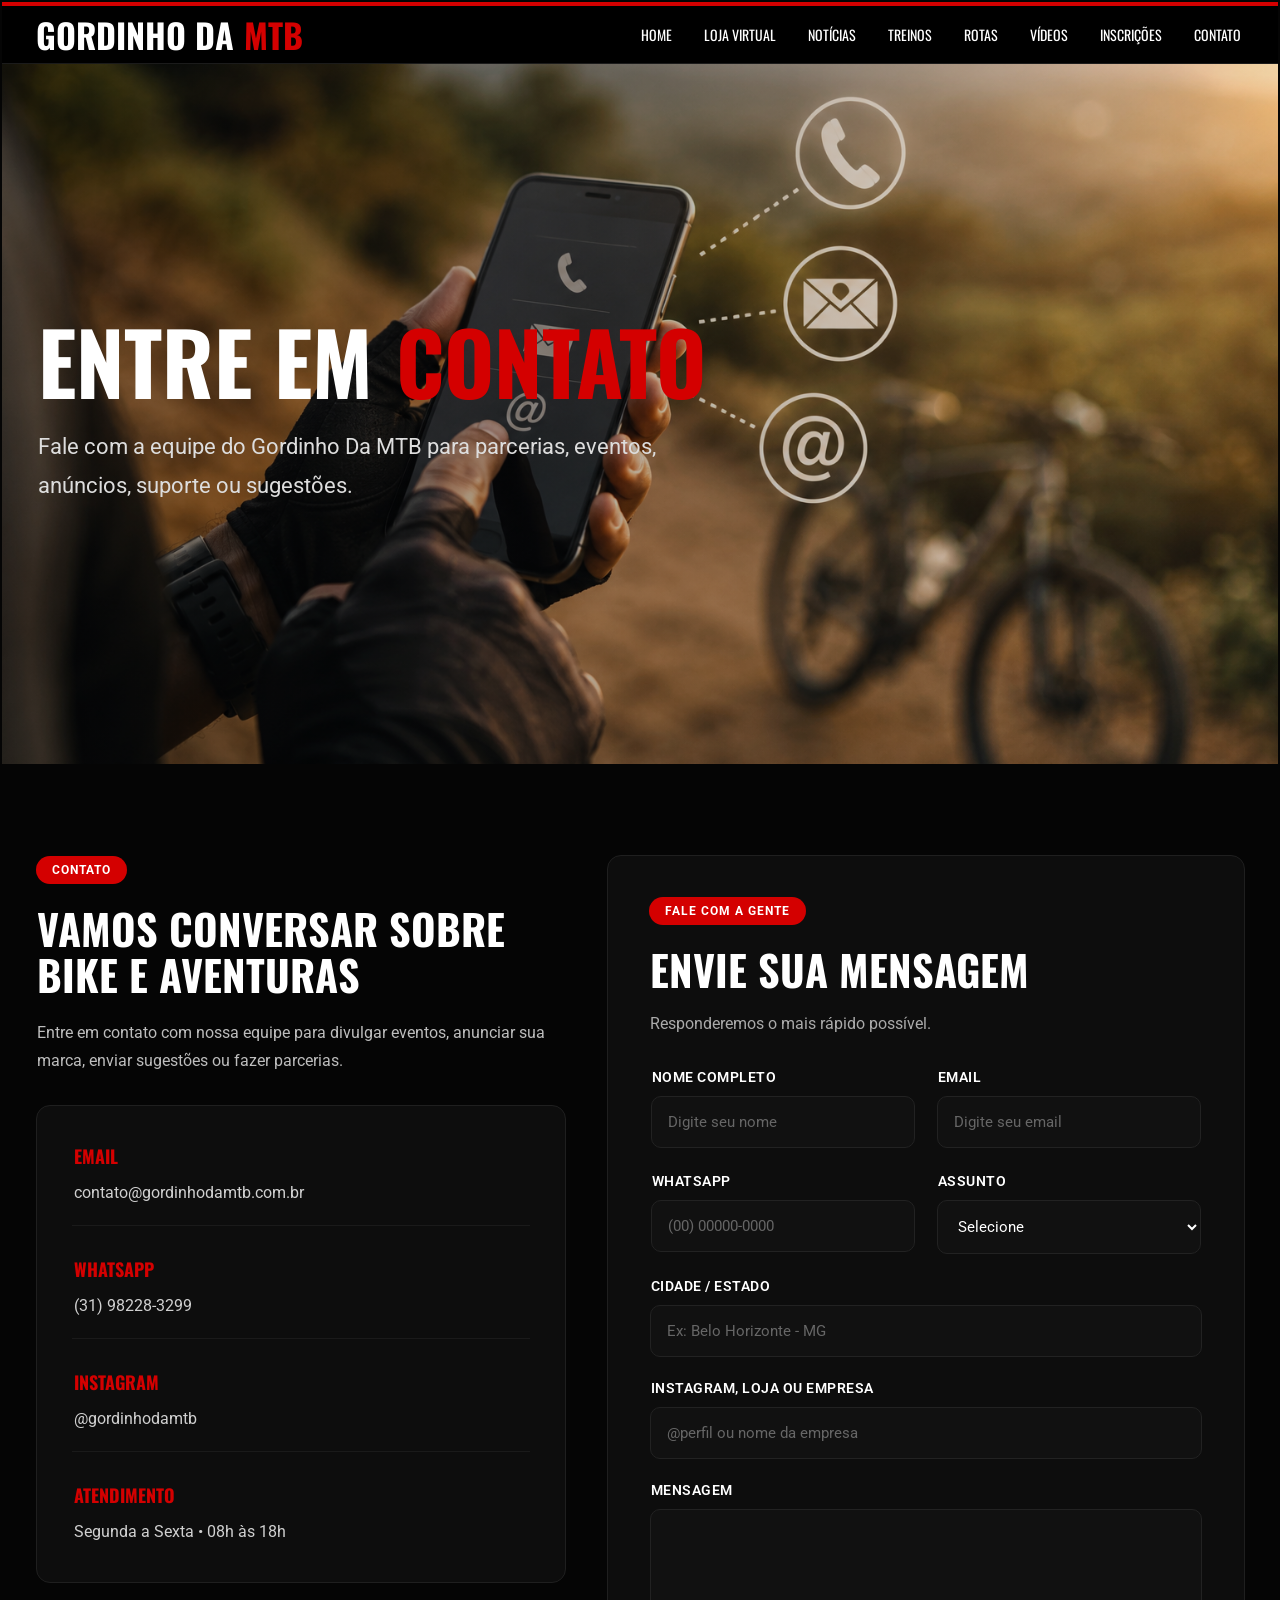
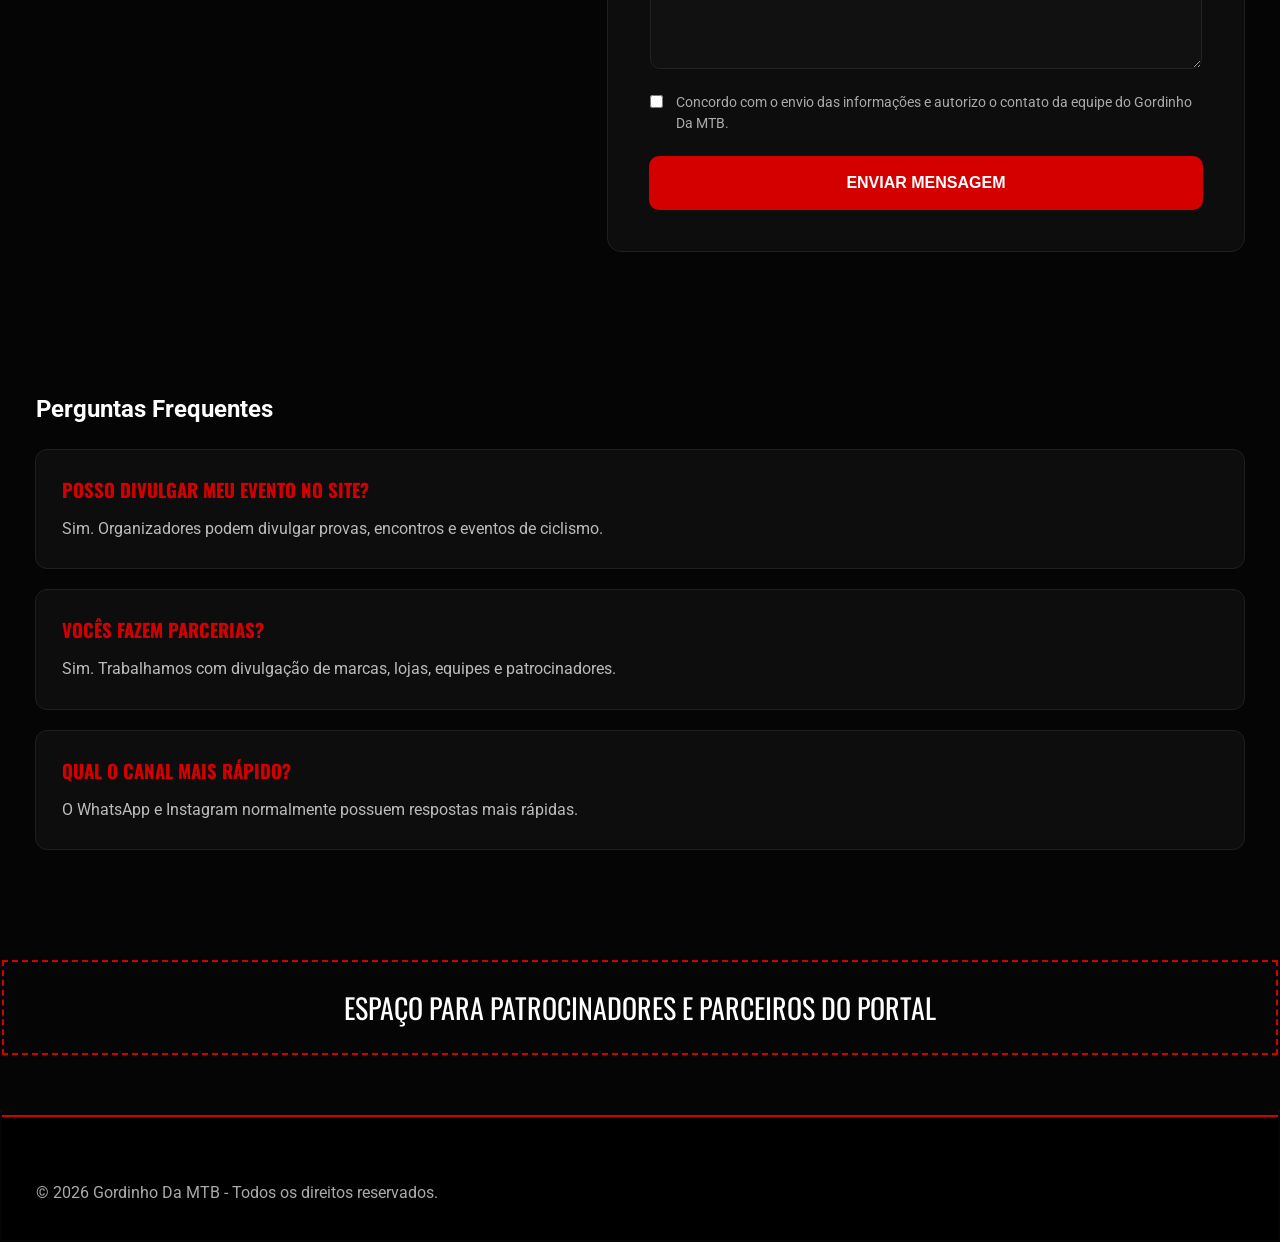
==== commit 1092db23: "Atualização de imagens do layout" ====
--- a/contato.html
+++ b/contato.html
@@ -45,7 +45,7 @@
 </header>
 
 <!-- HERO -->
-<section class="hero">
+<section class="hero-contato">
   <div class="container">
     <div class="hero-content">
 
--- a/styles.css
+++ b/styles.css
@@ -66,7 +66,7 @@
 }
     
 
-    .hero{
+    .hero-home{
       position:relative;
       height:700px;
       background:url('img/imagem-inicial.png') center/cover;
@@ -74,12 +74,16 @@
      align-items: center;
     }
 
-    .hero::before{
+    .hero-home::before{
       content:'';
-      position:absolute;
-      inset:0;
-      background:linear-gradient(to right, rgba(0,0,0,0.92), rgba(0,0,0,0.3));
-    }
+    position:absolute;
+    inset:0;
+    background:linear-gradient(
+        to right,
+        rgba(0,0,0,0.50),
+        rgba(0,0,0,0.05)
+    );
+}
 
     .hero-content{
       position:relative;
@@ -87,7 +91,7 @@
       max-width:720px;
     }
 
-    .hero h1{
+    .hero-home h1{
       font-family:'Oswald',sans-serif;
       font-size:86px;
       line-height:0.90;
@@ -95,15 +99,290 @@
       margin-bottom:25px;
     }
 
-    .hero h1 span{
+    .hero-home h1 span{
       color:#d40000;
     }
 
-    .hero p{
+    .hero-home p{
       font-size:22px;
       color:#ddd;
        max-width:650px;
       line-height:1.8;
+    }
+
+
+    .hero-rota{
+      position:relative;
+      height:700px;
+      background:url('img/rotas.png') center/cover;
+     display: flex;
+     align-items: center;
+    }
+
+    .hero-rota::before{
+      content:'';
+    position:absolute;
+    inset:0;
+    background:linear-gradient(
+        to right,
+        rgba(0,0,0,0.50),
+        rgba(0,0,0,0.05)
+    );
+}
+
+    .hero-content{
+      position:relative;
+      z-index:2;
+      max-width:720px;
+    }
+
+    .hero-rota h1{
+      font-family:'Oswald',sans-serif;
+      font-size:86px;
+      line-height:0.90;
+      text-transform:uppercase;
+      margin-bottom:25px;
+    }
+
+    .hero-rota h1 span{
+      color:#d40000;
+    }
+
+    .hero-rota p{
+      font-size:22px;
+      color:#ddd;
+       max-width:650px;
+      line-height:1.8;
+    }
+
+
+    .hero-evento{
+      position:relative;
+      height:700px;
+      background:url('img/inscrição.png') center/cover;
+     display: flex;
+     align-items: center;
+    }
+
+    .hero-evento::before{
+      content:'';
+    position:absolute;
+    inset:0;
+    background:linear-gradient(
+        to right,
+        rgba(0,0,0,0.50),
+        rgba(0,0,0,0.05)
+    );
+}
+
+    .hero-content{
+      position:relative;
+      z-index:2;
+      max-width:720px;
+    }
+
+    .hero-evento h1{
+      font-family:'Oswald',sans-serif;
+      font-size:86px;
+      line-height:0.90;
+      text-transform:uppercase;
+      margin-bottom:25px;
+    }
+
+    .hero-evento h1 span{
+      color:#d40000;
+    }
+
+    .hero-evento p{
+      font-size:22px;
+      color:#ddd;
+       max-width:650px;
+      line-height:1.8;
+    }
+
+
+
+ .hero-contato{
+      position:relative;
+      height:700px;
+      background:url('img/contato.png') center/cover;
+     display: flex;
+     align-items: center;
+    }
+
+    .hero-contato::before{
+      content:'';
+    position:absolute;
+    inset:0;
+    background:linear-gradient(
+        to right,
+        rgba(0,0,0,0.50),
+        rgba(0,0,0,0.05)
+    );
+}
+
+    .hero-content{
+      position:relative;
+      z-index:2;
+      max-width:720px;
+    }
+
+    .hero-contato h1{
+      font-family:'Oswald',sans-serif;
+      font-size:86px;
+      line-height:0.90;
+      text-transform:uppercase;
+      margin-bottom:25px;
+    }
+
+    .hero-contato h1 span{
+      color:#d40000;
+    }
+
+    .hero-contato p{
+      font-size:22px;
+      color:#ddd;
+       max-width:650px;
+      line-height:1.8;
+    }
+
+
+
+
+     .hero-noticias{
+      position:relative;
+      height:700px;
+      background:url('img/noticias.png') center/cover;
+     display: flex;
+     align-items: center;
+    }
+
+    .hero-noticias::before{
+      content:'';
+    position:absolute;
+    inset:0;
+    background:linear-gradient(
+        to right,
+        rgba(0,0,0,0.50),
+        rgba(0,0,0,0.05)
+    );
+}
+
+    .hero-content{
+      position:relative;
+      z-index:2;
+      max-width:720px;
+    }
+
+    .hero-noticias h1{
+      font-family:'Oswald',sans-serif;
+      font-size:86px;
+      line-height:0.90;
+      text-transform:uppercase;
+      margin-bottom:25px;
+    }
+
+    .hero-noticias h1 span{
+      color:#d40000;
+    }
+
+    .hero-noticias p{
+      font-size:22px;
+      color:#ddd;
+       max-width:650px;
+      line-height:1.8;
+    }
+
+
+    .hero-loja{
+      position:relative;
+      height:700px;
+      background:url('img/loja.png') center/cover;
+     display: flex;
+     align-items: center;
+    }
+
+    .hero-loja::before{
+     content:'';
+    position:absolute;
+    inset:0;
+    background:linear-gradient(
+        to right,
+        rgba(0,0,0,0.50),
+        rgba(0,0,0,0.05)
+    );
+}
+
+    .hero-content{
+      position:relative;
+      z-index:2;
+      max-width:720px;
+    }
+
+    .hero-loja h1{
+      font-family:'Oswald',sans-serif;
+      font-size:86px;
+      line-height:0.90;
+      text-transform:uppercase;
+      margin-bottom:25px;
+    }
+
+    .hero-loja h1 span{
+      color:#d40000;
+    }
+
+    .hero-loja p{
+      font-size:22px;
+      color:#ddd;
+       max-width:650px;
+      line-height:1.8;
+
+    }
+
+
+     .hero-treino{
+      position:relative;
+      height:700px;
+      background:url('img/treinos.png') center/cover;
+     display: flex;
+     align-items: center;
+    }
+
+    .hero-treino::before{
+    content:'';
+    position:absolute;
+    inset:0;
+    background:linear-gradient(
+        to right,
+        rgba(0,0,0,0.50),
+        rgba(0,0,0,0.05)
+    );
+}
+
+    .hero-content{
+      position:relative;
+      z-index:2;
+      max-width:720px;
+    }
+
+    .hero-treino h1{
+      font-family:'Oswald',sans-serif;
+      font-size:86px;
+      line-height:0.90;
+      text-transform:uppercase;
+      margin-bottom:25px;
+    }
+
+    .hero-treino h1 span{
+      color:#d40000;
+    }
+
+    .hero-treino p{
+      font-size:22px;
+      color:#ddd;
+       max-width:650px;
+      line-height:1.8;
+
     }
 
 
@@ -750,4 +1029,7 @@
 
 .menu-toggle.active span:nth-child(3){
   transform:rotate(-45deg) translate(6px,-6px);
-}+}
+
+
+ 
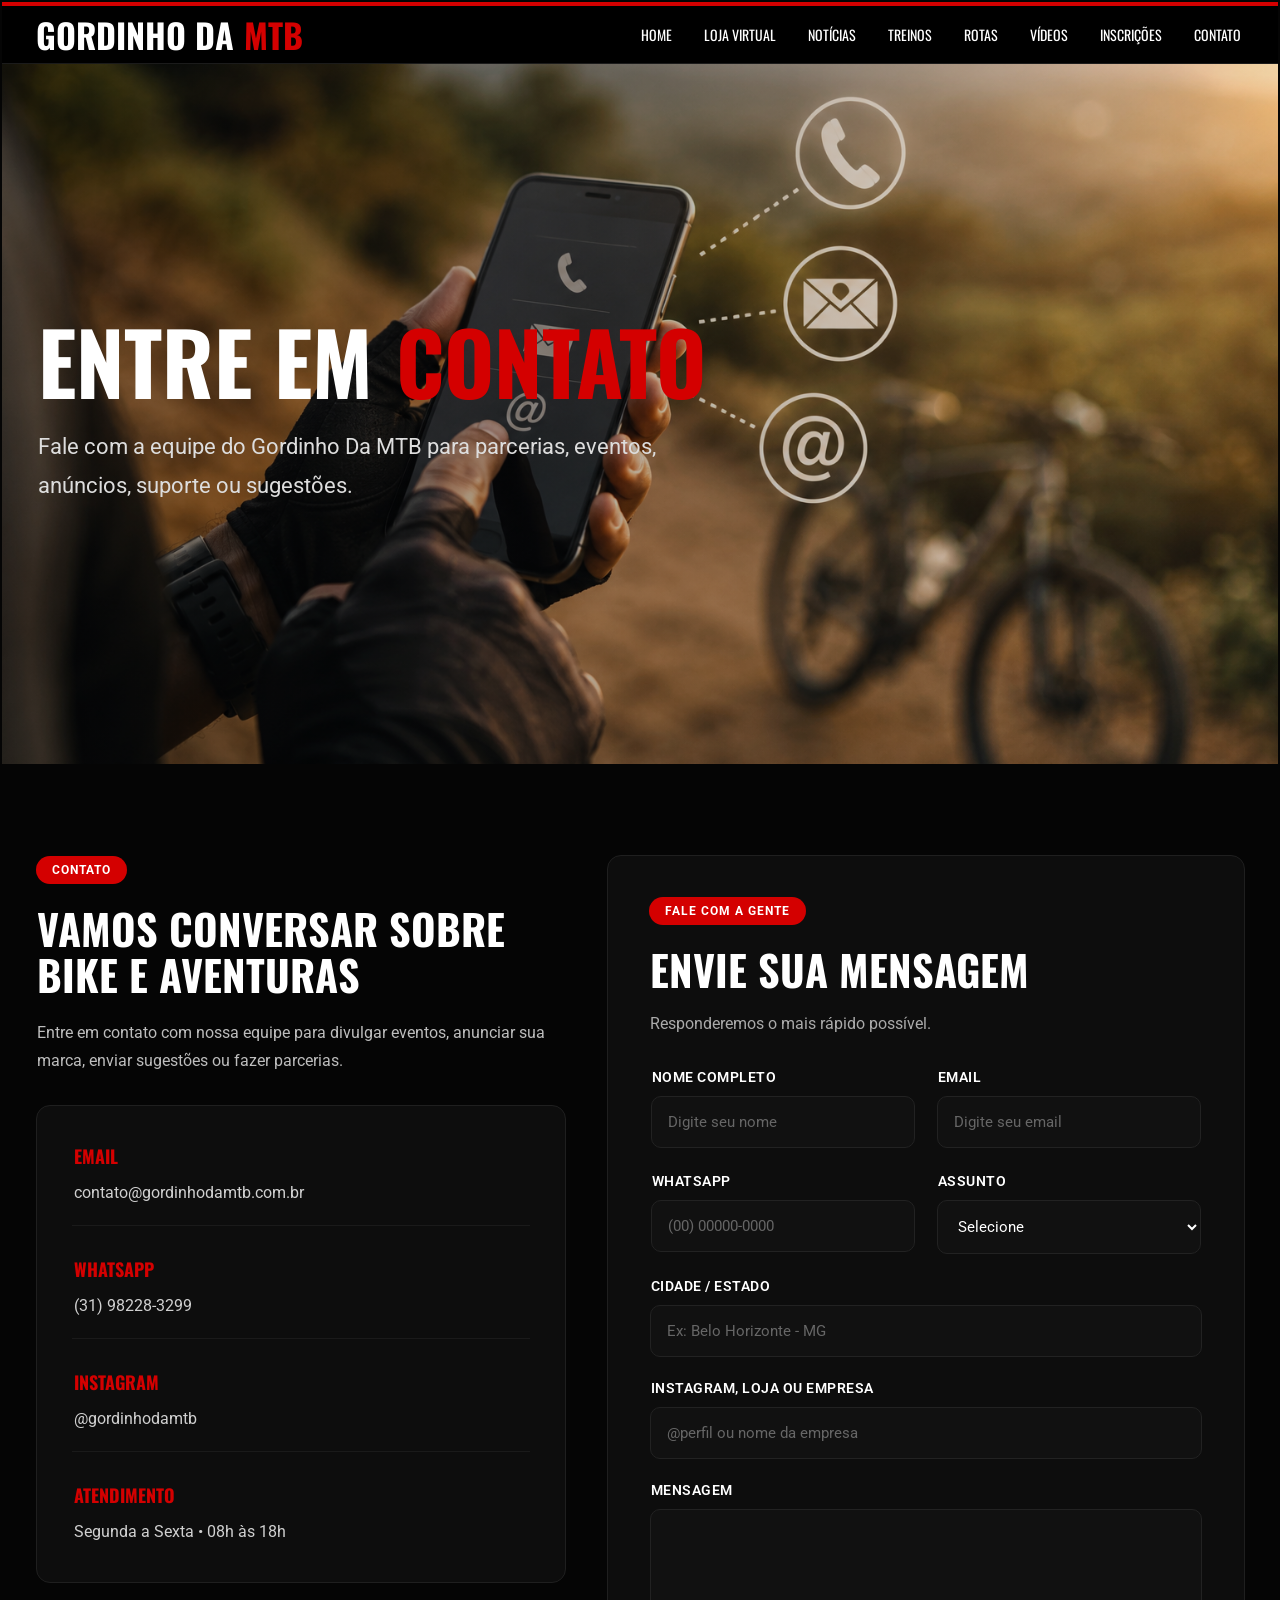
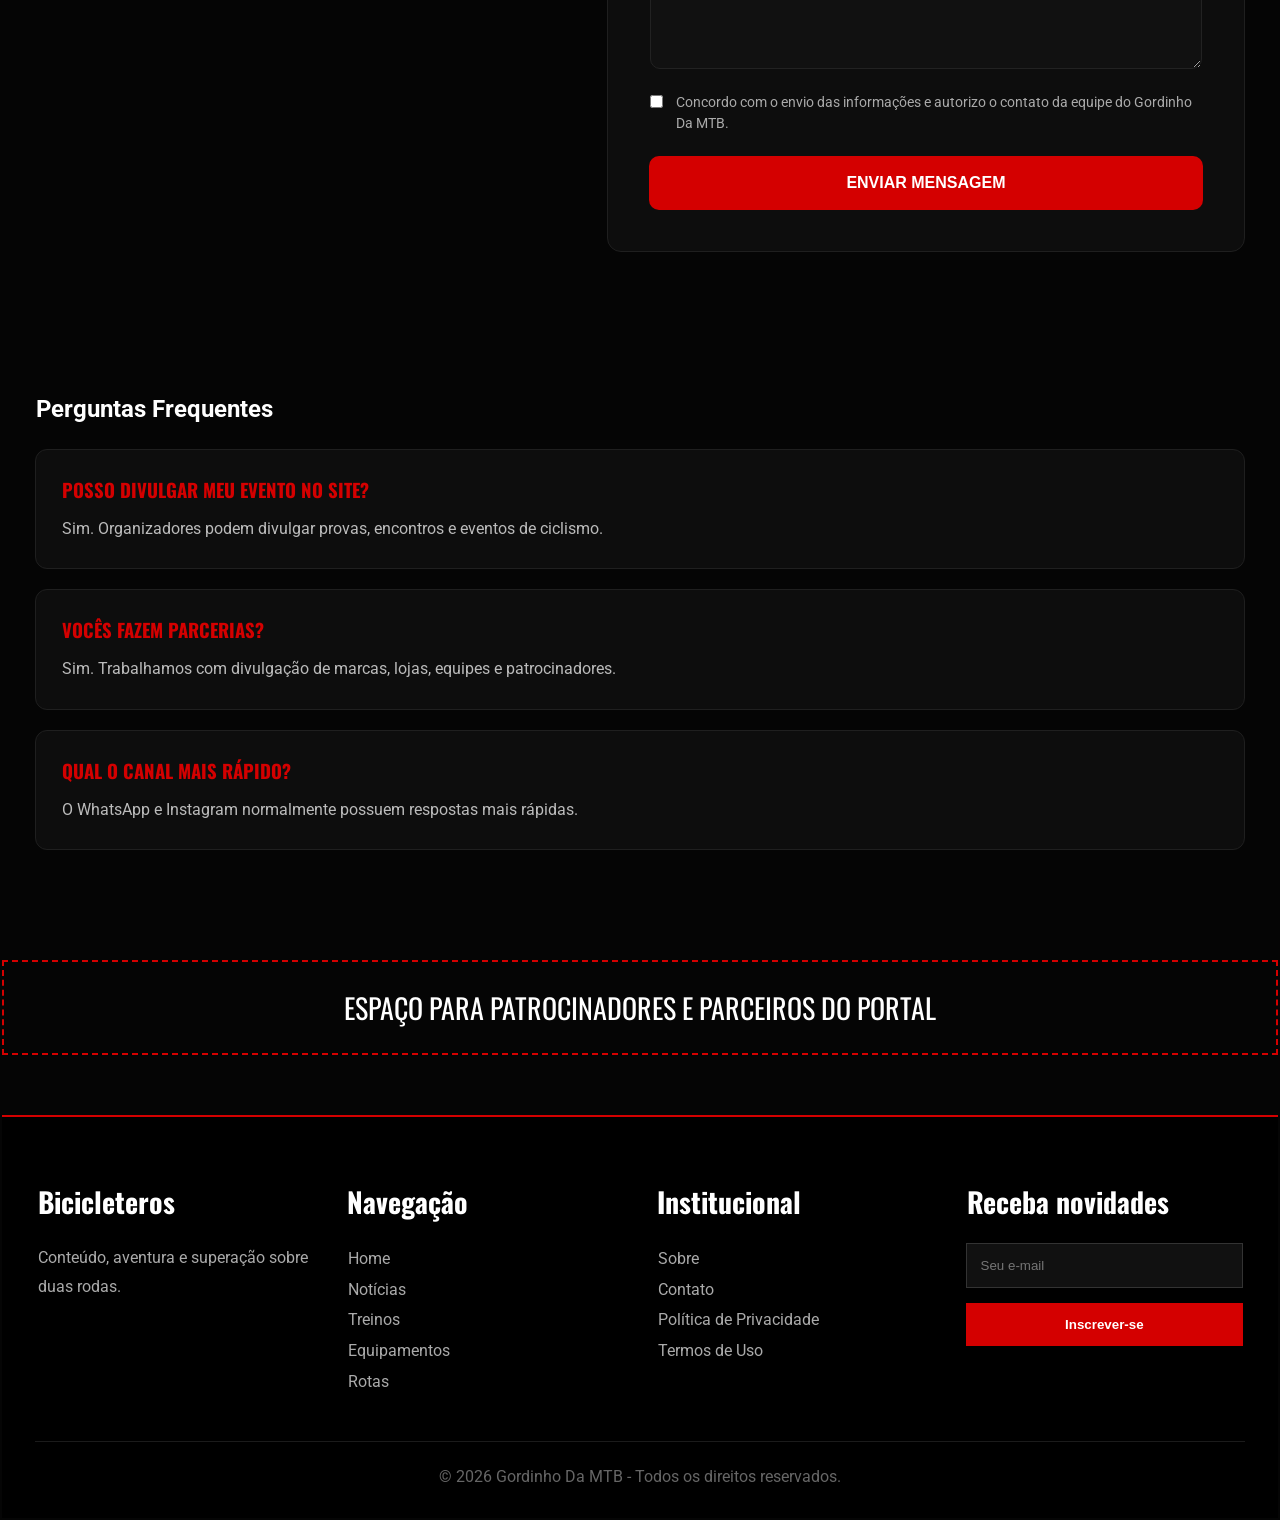
==== commit 03b683d4: "Atualização do footer" ====
--- a/contato.html
+++ b/contato.html
@@ -265,11 +265,51 @@
 <!-- FOOTER -->
 
 <footer>
-
   <div class="container">
-    <p>© 2026 Gordinho Da MTB - Todos os direitos reservados.</p>
-  </div>
-
+
+    <div class="footer-grid">
+
+      <div>
+        <h3>Bicicleteros</h3>
+        <p>
+          Conteúdo, aventura e superação sobre duas rodas.
+        </p>
+      </div>
+
+      <div>
+        <h3>Navegação</h3>
+        <ul>
+          <li>Home</li>
+          <li>Notícias</li>
+          <li>Treinos</li>
+          <li>Equipamentos</li>
+          <li>Rotas</li>
+        </ul>
+      </div>
+
+      <div>
+        <h3>Institucional</h3>
+        <ul>
+          <li>Sobre</li>
+          <li>Contato</li>
+          <li>Política de Privacidade</li>
+          <li>Termos de Uso</li>
+        </ul>
+      </div>
+
+      <div class="newsletter">
+        <h3>Receba novidades</h3>
+        <input type="email" placeholder="Seu e-mail">
+        <button>Inscrever-se</button>
+      </div>
+
+    </div>
+
+    <div class="copyright">
+      © 2026 Gordinho Da MTB - Todos os direitos reservados.
+    </div>
+
+  </div>
 </footer>
 
 </body>
